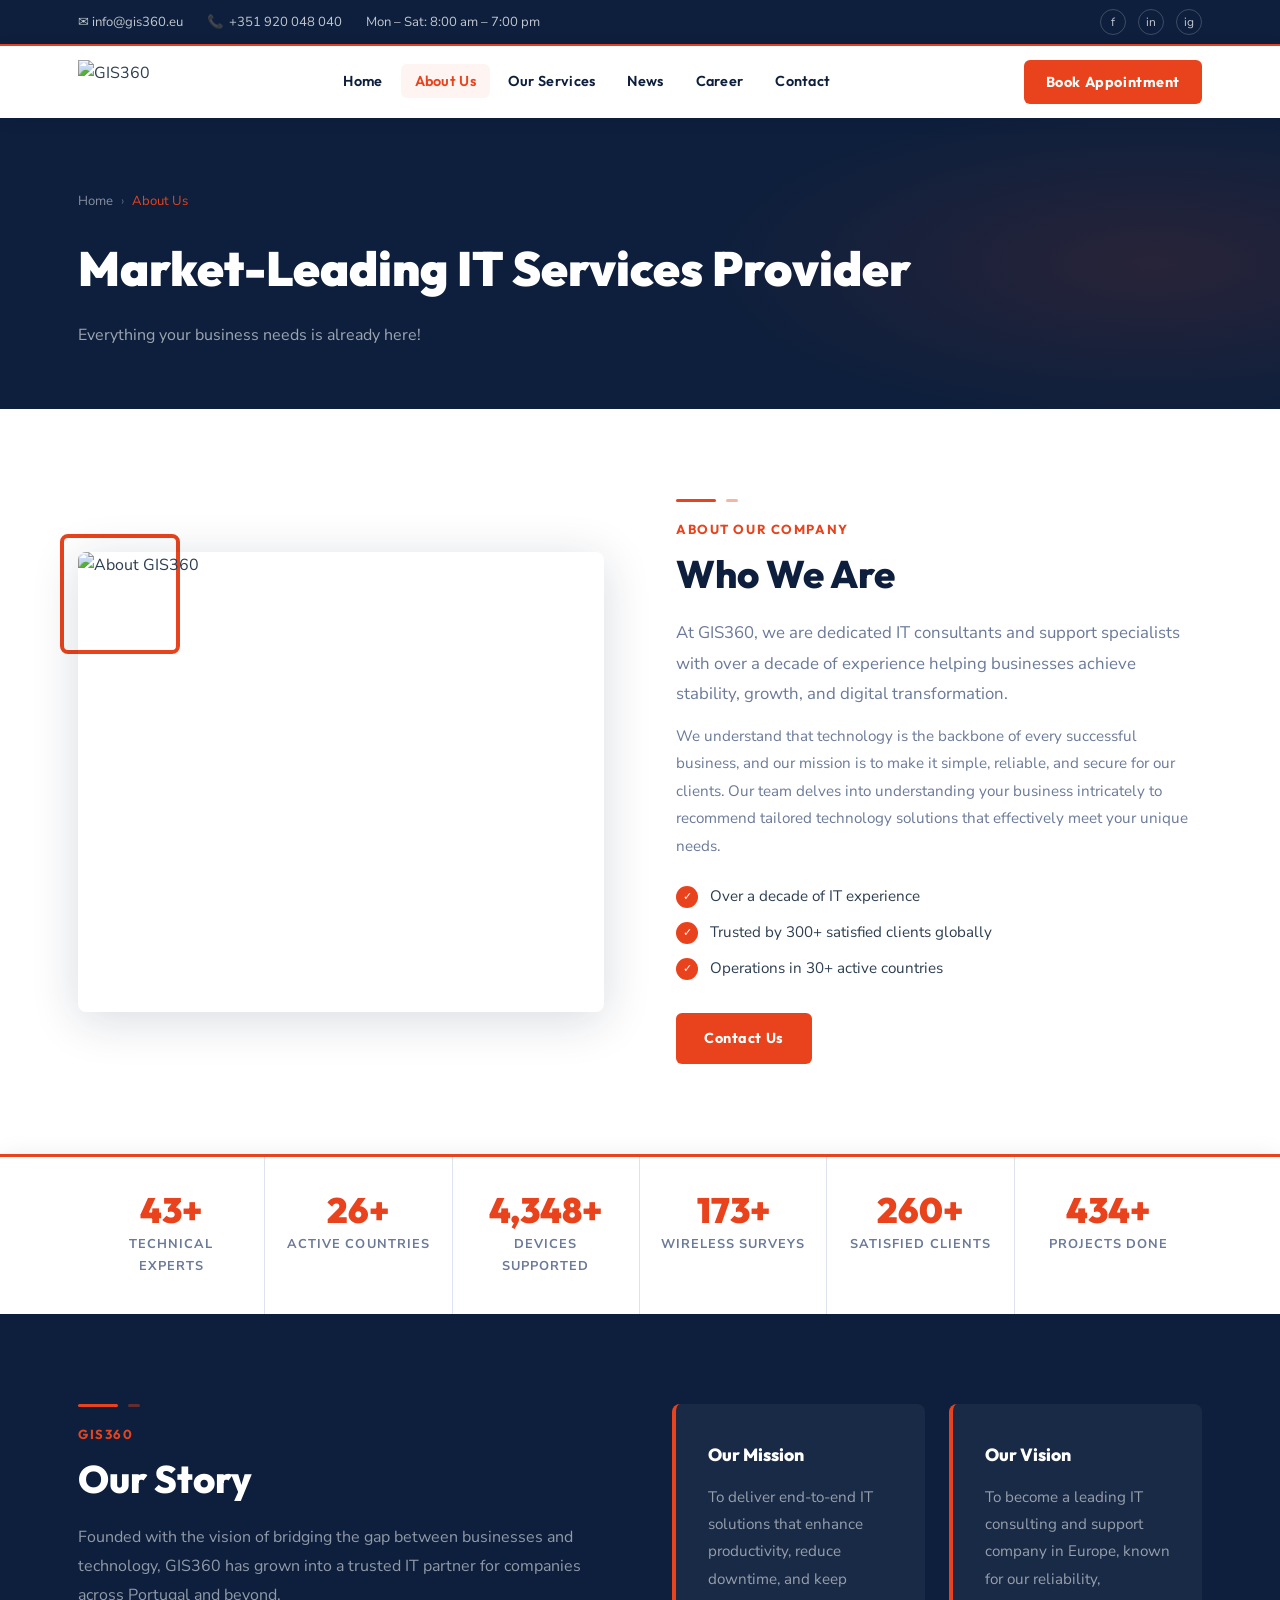
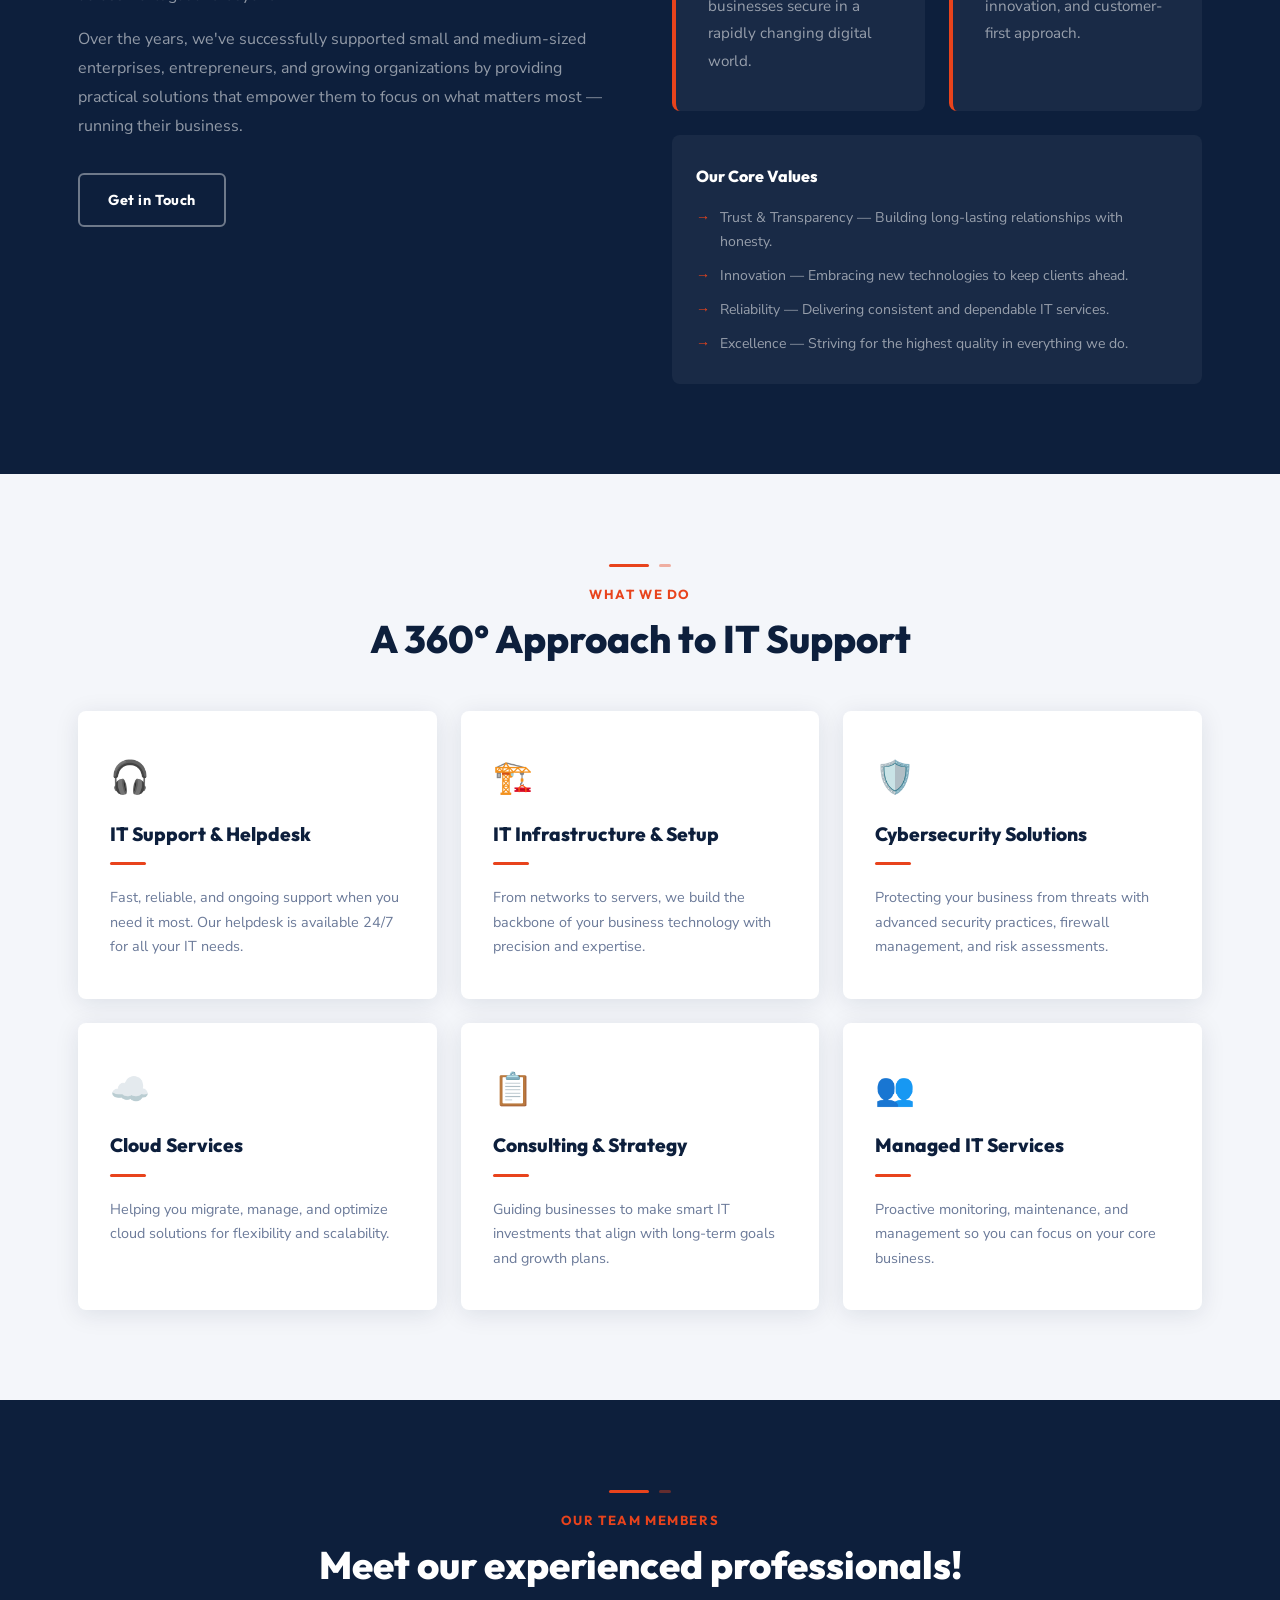
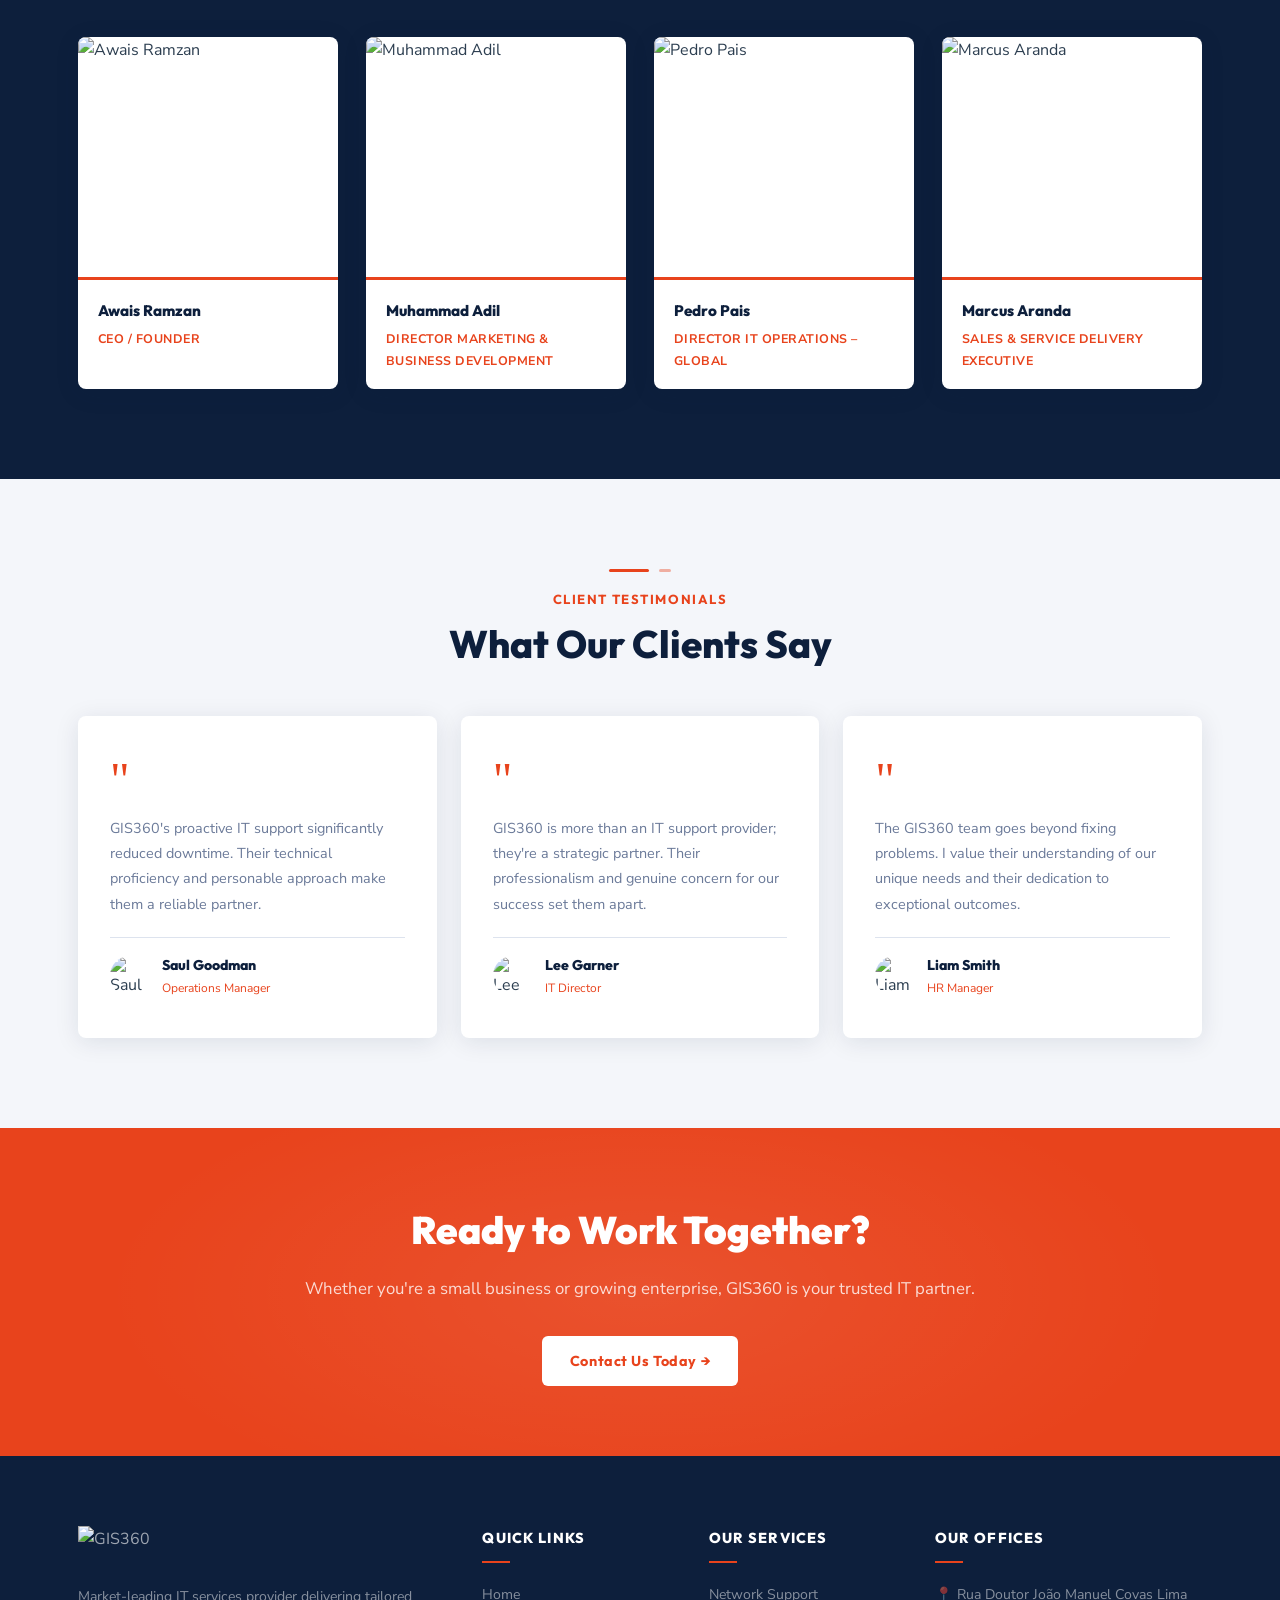
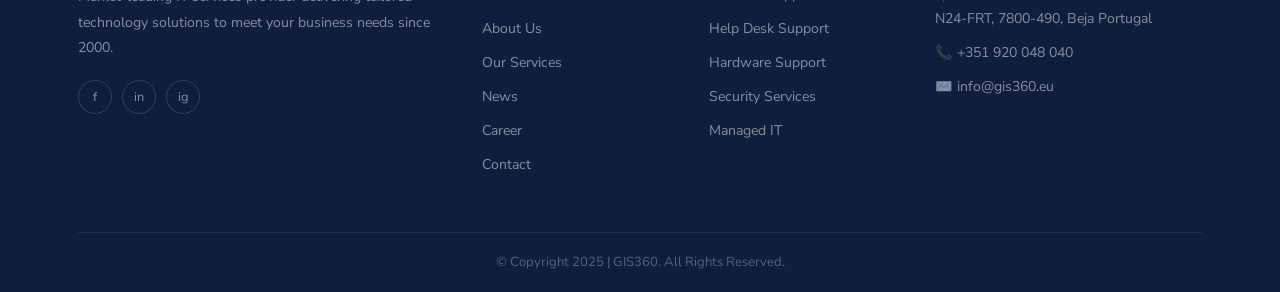
==== about.html @ fb3911b4 "Initial upload of GIS360 redesigned website" ====
<!DOCTYPE html>
<html lang="en">
<head>
  <meta charset="UTF-8" />
  <meta name="viewport" content="width=device-width, initial-scale=1.0" />
  <title>About Us – GIS360</title>
  <meta name="description" content="At GIS360, we are dedicated IT consultants and support specialists helping businesses achieve stability, growth, and digital transformation." />
  <link rel="icon" href="https://gis360.eu/wp-content/uploads/2023/12/360gislogo.png" />
  <link rel="stylesheet" href="assets/css/style.css" />
</head>
<body>

<div class="topbar">
  <div class="container topbar-inner">
    <div class="topbar-left">
      <a href="mailto:info@gis360.eu">✉ info@gis360.eu</a>
      <span>📞 <a href="tel:+351920048040">+351 920 048 040</a></span>
      <span>Mon – Sat: 8:00 am – 7:00 pm</span>
    </div>
    <div class="topbar-right">
      <div class="topbar-socials">
        <a href="#" aria-label="Facebook">f</a>
        <a href="#" aria-label="LinkedIn">in</a>
        <a href="#" aria-label="Instagram">ig</a>
      </div>
    </div>
  </div>
</div>

<nav class="navbar">
  <div class="container navbar-inner">
    <a class="navbar-logo" href="index.html"><img src="https://gis360.eu/wp-content/uploads/2023/12/360gislogo.png" alt="GIS360" /></a>
    <ul class="navbar-nav">
      <li><a href="index.html">Home</a></li>
      <li><a href="about.html" class="active">About Us</a></li>
      <li><a href="services.html">Our Services</a></li>
      <li><a href="news.html">News</a></li>
      <li><a href="career.html">Career</a></li>
      <li><a href="contact.html">Contact</a></li>
    </ul>
    <a class="btn btn-primary navbar-cta" href="https://calendly.com/gis360" target="_blank">Book Appointment</a>
    <button class="hamburger" aria-label="Menu"><span></span><span></span><span></span></button>
  </div>
</nav>
<div class="mobile-menu">
  <a href="index.html">Home</a><a href="about.html">About Us</a><a href="services.html">Our Services</a>
  <a href="news.html">News</a><a href="career.html">Career</a><a href="contact.html">Contact</a>
  <a href="https://calendly.com/gis360" target="_blank">Book Appointment →</a>
</div>

<!-- PAGE HERO -->
<div class="page-hero">
  <div class="container">
    <div class="breadcrumb">
      <a href="index.html">Home</a><span class="sep">›</span><span class="current">About Us</span>
    </div>
    <h1>Market-Leading IT Services Provider</h1>
    <p>Everything your business needs is already here!</p>
  </div>
</div>

<!-- WHO WE ARE -->
<section class="section">
  <div class="container">
    <div class="about-grid">
      <div class="about-image fade-up">
        <div class="about-image-accent"></div>
        <img src="https://gis360.eu/wp-content/uploads/2023/12/about.jpg" alt="About GIS360" />
      </div>
      <div class="about-content fade-up">
        <div class="section-divider"><span class="d-long"></span><span class="d-short"></span></div>
        <div class="eyebrow">About Our Company</div>
        <h2 class="section-title">Who We Are</h2>
        <p class="section-sub">At GIS360, we are dedicated IT consultants and support specialists with over a decade of experience helping businesses achieve stability, growth, and digital transformation.</p>
        <p style="color:var(--muted);line-height:1.8;margin-top:14px;font-size:.95rem;">We understand that technology is the backbone of every successful business, and our mission is to make it simple, reliable, and secure for our clients. Our team delves into understanding your business intricately to recommend tailored technology solutions that effectively meet your unique needs.</p>
        <div class="about-checks">
          <div class="about-check"><div class="about-check-icon">✓</div><span>Over a decade of IT experience</span></div>
          <div class="about-check"><div class="about-check-icon">✓</div><span>Trusted by 300+ satisfied clients globally</span></div>
          <div class="about-check"><div class="about-check-icon">✓</div><span>Operations in 30+ active countries</span></div>
        </div>
        <a href="contact.html" class="btn btn-primary" style="margin-top:8px;">Contact Us</a>
      </div>
    </div>
  </div>
</section>

<!-- STATS -->
<div class="stats-bar">
  <div class="container">
    <div class="stats-grid">
      <div class="stat-item"><h3 data-target="50" data-suffix="+">0+</h3><p>Technical Experts</p></div>
      <div class="stat-item"><h3 data-target="30" data-suffix="+">0+</h3><p>Active Countries</p></div>
      <div class="stat-item"><h3 data-target="5000" data-suffix="+">0+</h3><p>Devices Supported</p></div>
      <div class="stat-item"><h3 data-target="200" data-suffix="+">0+</h3><p>Wireless Surveys</p></div>
      <div class="stat-item"><h3 data-target="300" data-suffix="+">0+</h3><p>Satisfied Clients</p></div>
      <div class="stat-item"><h3 data-target="500" data-suffix="+">0+</h3><p>Projects Done</p></div>
    </div>
  </div>
</div>

<!-- OUR STORY -->
<section class="section" style="background:var(--navy);">
  <div class="container">
    <div style="display:grid;grid-template-columns:1fr 1fr;gap:64px;align-items:start;">
      <div class="fade-up">
        <div class="section-divider"><span class="d-long"></span><span class="d-short"></span></div>
        <div class="eyebrow">GIS360</div>
        <h2 class="section-title light">Our Story</h2>
        <p style="color:rgba(255,255,255,.55);line-height:1.8;margin-bottom:16px;">Founded with the vision of bridging the gap between businesses and technology, GIS360 has grown into a trusted IT partner for companies across Portugal and beyond.</p>
        <p style="color:rgba(255,255,255,.55);line-height:1.8;margin-bottom:32px;">Over the years, we've successfully supported small and medium-sized enterprises, entrepreneurs, and growing organizations by providing practical solutions that empower them to focus on what matters most — running their business.</p>
        <a href="contact.html" class="btn btn-outline-white">Get in Touch</a>
      </div>
      <div class="fade-up">
        <div class="mission-grid" style="margin-top:0;">
          <div class="mission-card" style="background:rgba(255,255,255,.05);border-left-color:var(--orange);">
            <h3 style="color:var(--white);">Our Mission</h3>
            <p style="color:rgba(255,255,255,.55);">To deliver end-to-end IT solutions that enhance productivity, reduce downtime, and keep businesses secure in a rapidly changing digital world.</p>
          </div>
          <div class="mission-card" style="background:rgba(255,255,255,.05);border-left-color:var(--orange);">
            <h3 style="color:var(--white);">Our Vision</h3>
            <p style="color:rgba(255,255,255,.55);">To become a leading IT consulting and support company in Europe, known for our reliability, innovation, and customer-first approach.</p>
          </div>
        </div>
        <div style="margin-top:24px;background:rgba(255,255,255,.05);border-radius:8px;padding:28px 24px;">
          <h3 style="font-family:var(--font-head);font-weight:800;color:var(--white);margin-bottom:16px;font-size:1rem;">Our Core Values</h3>
          <div style="display:flex;flex-direction:column;gap:10px;">
            <div style="display:flex;gap:10px;font-size:.88rem;color:rgba(255,255,255,.55);"><span style="color:var(--orange);font-weight:700;flex-shrink:0;">→</span>Trust &amp; Transparency — Building long-lasting relationships with honesty.</div>
            <div style="display:flex;gap:10px;font-size:.88rem;color:rgba(255,255,255,.55);"><span style="color:var(--orange);font-weight:700;flex-shrink:0;">→</span>Innovation — Embracing new technologies to keep clients ahead.</div>
            <div style="display:flex;gap:10px;font-size:.88rem;color:rgba(255,255,255,.55);"><span style="color:var(--orange);font-weight:700;flex-shrink:0;">→</span>Reliability — Delivering consistent and dependable IT services.</div>
            <div style="display:flex;gap:10px;font-size:.88rem;color:rgba(255,255,255,.55);"><span style="color:var(--orange);font-weight:700;flex-shrink:0;">→</span>Excellence — Striving for the highest quality in everything we do.</div>
          </div>
        </div>
      </div>
    </div>
  </div>
</section>

<!-- WHAT WE DO -->
<section class="section" style="background:var(--light);">
  <div class="container">
    <div style="text-align:center;margin-bottom:0;">
      <div class="section-divider" style="justify-content:center;"><span class="d-long"></span><span class="d-short"></span></div>
      <div class="eyebrow fade-up">What We Do</div>
      <h2 class="section-title fade-up">A 360° Approach to IT Support</h2>
    </div>
    <div class="values-grid">
      <div class="value-card fade-up"><div style="font-size:2rem;margin-bottom:12px;">🎧</div><h3>IT Support &amp; Helpdesk</h3><div class="value-divider"></div><p style="color:var(--muted);font-size:.9rem;line-height:1.7;">Fast, reliable, and ongoing support when you need it most. Our helpdesk is available 24/7 for all your IT needs.</p></div>
      <div class="value-card fade-up"><div style="font-size:2rem;margin-bottom:12px;">🏗️</div><h3>IT Infrastructure &amp; Setup</h3><div class="value-divider"></div><p style="color:var(--muted);font-size:.9rem;line-height:1.7;">From networks to servers, we build the backbone of your business technology with precision and expertise.</p></div>
      <div class="value-card fade-up"><div style="font-size:2rem;margin-bottom:12px;">🛡️</div><h3>Cybersecurity Solutions</h3><div class="value-divider"></div><p style="color:var(--muted);font-size:.9rem;line-height:1.7;">Protecting your business from threats with advanced security practices, firewall management, and risk assessments.</p></div>
      <div class="value-card fade-up"><div style="font-size:2rem;margin-bottom:12px;">☁️</div><h3>Cloud Services</h3><div class="value-divider"></div><p style="color:var(--muted);font-size:.9rem;line-height:1.7;">Helping you migrate, manage, and optimize cloud solutions for flexibility and scalability.</p></div>
      <div class="value-card fade-up"><div style="font-size:2rem;margin-bottom:12px;">📋</div><h3>Consulting &amp; Strategy</h3><div class="value-divider"></div><p style="color:var(--muted);font-size:.9rem;line-height:1.7;">Guiding businesses to make smart IT investments that align with long-term goals and growth plans.</p></div>
      <div class="value-card fade-up"><div style="font-size:2rem;margin-bottom:12px;">👥</div><h3>Managed IT Services</h3><div class="value-divider"></div><p style="color:var(--muted);font-size:.9rem;line-height:1.7;">Proactive monitoring, maintenance, and management so you can focus on your core business.</p></div>
    </div>
  </div>
</section>

<!-- TEAM -->
<section class="section" style="background:var(--navy);">
  <div class="container">
    <div style="text-align:center;">
      <div class="section-divider" style="justify-content:center;"><span class="d-long"></span><span class="d-short"></span></div>
      <div class="eyebrow fade-up">Our Team Members</div>
      <h2 class="section-title light fade-up">Meet our experienced professionals!</h2>
    </div>
    <div class="team-grid">
      <div class="team-card fade-up"><img class="team-photo" src="https://gis360.eu/wp-content/uploads/2024/01/Untitled-1-1.jpg" alt="Awais Ramzan" /><div class="team-info"><h3>Awais Ramzan</h3><p>CEO / Founder</p></div></div>
      <div class="team-card fade-up"><img class="team-photo" src="https://gis360.eu/wp-content/uploads/2024/01/Untitled-2.jpg" alt="Muhammad Adil" /><div class="team-info"><h3>Muhammad Adil</h3><p>Director Marketing &amp; Business Development</p></div></div>
      <div class="team-card fade-up"><img class="team-photo" src="https://gis360.eu/wp-content/uploads/2024/01/Untitled-4.jpg" alt="Pedro Pais" /><div class="team-info"><h3>Pedro Pais</h3><p>Director IT Operations – Global</p></div></div>
      <div class="team-card fade-up"><img class="team-photo" src="https://gis360.eu/wp-content/uploads/2024/01/Untitled-3.jpg" alt="Marcus Aranda" /><div class="team-info"><h3>Marcus Aranda</h3><p>Sales &amp; Service Delivery Executive</p></div></div>
    </div>
  </div>
</section>

<!-- TESTIMONIALS -->
<section class="section" style="background:var(--light);">
  <div class="container">
    <div style="text-align:center;margin-bottom:0;">
      <div class="section-divider" style="justify-content:center;"><span class="d-long"></span><span class="d-short"></span></div>
      <div class="eyebrow fade-up">Client Testimonials</div>
      <h2 class="section-title fade-up">What Our Clients Say</h2>
    </div>
    <div style="display:grid;grid-template-columns:repeat(3,1fr);gap:24px;margin-top:48px;">
      <div class="value-card fade-up" style="position:relative;">
        <div style="font-size:3rem;color:var(--orange);font-family:serif;line-height:1;margin-bottom:12px;">"</div>
        <p style="color:var(--muted);font-size:.9rem;line-height:1.75;margin-bottom:20px;">GIS360's proactive IT support significantly reduced downtime. Their technical proficiency and personable approach make them a reliable partner.</p>
        <div style="display:flex;align-items:center;gap:12px;border-top:1px solid var(--border);padding-top:16px;">
          <img src="https://gis360.eu/wp-content/uploads/2023/12/4.jpg" alt="Saul Goodman" style="width:40px;height:40px;border-radius:50%;object-fit:cover;" />
          <div><div style="font-family:var(--font-head);font-weight:800;font-size:.88rem;color:var(--navy);">Saul Goodman</div><div style="font-size:.75rem;color:var(--orange);">Operations Manager</div></div>
        </div>
      </div>
      <div class="value-card fade-up" style="position:relative;">
        <div style="font-size:3rem;color:var(--orange);font-family:serif;line-height:1;margin-bottom:12px;">"</div>
        <p style="color:var(--muted);font-size:.9rem;line-height:1.75;margin-bottom:20px;">GIS360 is more than an IT support provider; they're a strategic partner. Their professionalism and genuine concern for our success set them apart.</p>
        <div style="display:flex;align-items:center;gap:12px;border-top:1px solid var(--border);padding-top:16px;">
          <img src="https://gis360.eu/wp-content/uploads/2023/12/1.jpg" alt="Lee Garner" style="width:40px;height:40px;border-radius:50%;object-fit:cover;" />
          <div><div style="font-family:var(--font-head);font-weight:800;font-size:.88rem;color:var(--navy);">Lee Garner</div><div style="font-size:.75rem;color:var(--orange);">IT Director</div></div>
        </div>
      </div>
      <div class="value-card fade-up" style="position:relative;">
        <div style="font-size:3rem;color:var(--orange);font-family:serif;line-height:1;margin-bottom:12px;">"</div>
        <p style="color:var(--muted);font-size:.9rem;line-height:1.75;margin-bottom:20px;">The GIS360 team goes beyond fixing problems. I value their understanding of our unique needs and their dedication to exceptional outcomes.</p>
        <div style="display:flex;align-items:center;gap:12px;border-top:1px solid var(--border);padding-top:16px;">
          <img src="https://gis360.eu/wp-content/uploads/2023/12/1672914851716.jpg" alt="Liam Smith" style="width:40px;height:40px;border-radius:50%;object-fit:cover;" />
          <div><div style="font-family:var(--font-head);font-weight:800;font-size:.88rem;color:var(--navy);">Liam Smith</div><div style="font-size:.75rem;color:var(--orange);">HR Manager</div></div>
        </div>
      </div>
    </div>
  </div>
</section>

<div class="cta-section">
  <div class="container">
    <h2>Ready to Work Together?</h2>
    <p>Whether you're a small business or growing enterprise, GIS360 is your trusted IT partner.</p>
    <a href="contact.html" class="btn btn-white">Contact Us Today →</a>
  </div>
</div>

<footer class="footer">
  <div class="container">
    <div class="footer-grid">
      <div class="footer-brand">
        <a href="index.html"><img src="https://gis360.eu/wp-content/uploads/2023/12/360gislogo.png" alt="GIS360" /></a>
        <p>Market-leading IT services provider delivering tailored technology solutions to meet your business needs since 2000.</p>
        <div class="footer-socials"><a href="#" aria-label="Facebook">f</a><a href="#" aria-label="LinkedIn">in</a><a href="#" aria-label="Instagram">ig</a></div>
      </div>
      <div class="footer-col"><h4>Quick Links</h4><ul><li><a href="index.html">Home</a></li><li><a href="about.html">About Us</a></li><li><a href="services.html">Our Services</a></li><li><a href="news.html">News</a></li><li><a href="career.html">Career</a></li><li><a href="contact.html">Contact</a></li></ul></div>
      <div class="footer-col"><h4>Our Services</h4><ul><li><a href="services.html">Network Support</a></li><li><a href="services.html">Help Desk Support</a></li><li><a href="services.html">Hardware Support</a></li><li><a href="services.html">Security Services</a></li><li><a href="services.html">Managed IT</a></li></ul></div>
      <div class="footer-col"><h4>Our Offices</h4><ul><li><a href="#">📍 Rua Doutor João Manuel Covas Lima N24-FRT, 7800-490, Beja Portugal</a></li><li><a href="tel:+351920048040">📞 +351 920 048 040</a></li><li><a href="mailto:info@gis360.eu">✉️ info@gis360.eu</a></li></ul></div>
    </div>
    <div class="footer-bottom"><p>© Copyright 2025 | GIS360. All Rights Reserved.</p></div>
  </div>
</footer>
<script src="assets/js/main.js"></script>
</body>
</html>
---- assets/css/style.css ----
/* ═══════════════════════════════════════════════════
   GIS360 — Redesigned CSS  (agits.co.uk inspired)
   ═══════════════════════════════════════════════════ */

@import url('https://fonts.googleapis.com/css2?family=Outfit:wght@300;400;500;600;700;800;900&family=Nunito+Sans:wght@300;400;600;700&display=swap');

/* ── TOKENS ──────────────────────────────────────── */
:root {
  --navy:    #0d1f3c;
  --navy2:   #162847;
  --orange:  #e8431c;
  --orange2: #ff5a31;
  --white:   #ffffff;
  --light:   #f4f6fa;
  --mid:     #e8ecf4;
  --text:    #2c3e50;
  --muted:   #6b7a99;
  --border:  #dde3ee;

  --font-head: 'Outfit', sans-serif;
  --font-body: 'Nunito Sans', sans-serif;

  --radius: 6px;
  --shadow: 0 4px 24px rgba(13,31,60,.10);
  --shadow-lg: 0 8px 48px rgba(13,31,60,.16);
  --transition: .28s cubic-bezier(.4,0,.2,1);
}

/* ── RESET ───────────────────────────────────────── */
*, *::before, *::after { box-sizing: border-box; margin: 0; padding: 0; }
html { scroll-behavior: smooth; font-size: 16px; }
body {
  font-family: var(--font-body);
  color: var(--text);
  background: var(--white);
  line-height: 1.7;
  overflow-x: hidden;
}
a { text-decoration: none; color: inherit; }
img { max-width: 100%; display: block; }
ul { list-style: none; }
button { cursor: pointer; border: none; background: none; font-family: inherit; }

/* ── CONTAINER ───────────────────────────────────── */
.container { max-width: 1180px; margin: 0 auto; padding: 0 28px; }

/* ── TOPBAR ──────────────────────────────────────── */
.topbar {
  background: var(--navy);
  color: rgba(255,255,255,.75);
  font-family: var(--font-body);
  font-size: .82rem;
  padding: 9px 0;
  border-bottom: 2px solid var(--orange);
}
.topbar-inner {
  display: flex;
  align-items: center;
  justify-content: space-between;
  gap: 16px;
  flex-wrap: wrap;
}
.topbar-left, .topbar-right { display: flex; align-items: center; gap: 24px; flex-wrap: wrap; }
.topbar a { color: rgba(255,255,255,.75); transition: color var(--transition); }
.topbar a:hover { color: var(--orange); }
.topbar-left span, .topbar-left a { display: flex; align-items: center; gap: 6px; }
.topbar-socials { display: flex; gap: 12px; }
.topbar-socials a {
  width: 26px; height: 26px;
  border: 1px solid rgba(255,255,255,.2);
  border-radius: 50%;
  display: flex; align-items: center; justify-content: center;
  font-size: .75rem;
  transition: all var(--transition);
}
.topbar-socials a:hover { background: var(--orange); border-color: var(--orange); color: #fff; }

/* ── NAVBAR ──────────────────────────────────────── */
.navbar {
  position: sticky;
  top: 0;
  z-index: 999;
  background: var(--white);
  box-shadow: 0 2px 16px rgba(13,31,60,.08);
}
.navbar-inner {
  display: flex;
  align-items: center;
  justify-content: space-between;
  height: 72px;
  gap: 24px;
}
.navbar-logo img { height: 44px; width: auto; }
.navbar-nav {
  display: flex;
  gap: 4px;
  list-style: none;
}
.navbar-nav a {
  font-family: var(--font-head);
  font-size: .9rem;
  font-weight: 600;
  color: var(--navy);
  padding: 8px 14px;
  border-radius: var(--radius);
  transition: all var(--transition);
  letter-spacing: .02em;
}
.navbar-nav a:hover, .navbar-nav a.active {
  color: var(--orange);
  background: rgba(232,67,28,.06);
}
.navbar-cta {
  background: var(--orange);
  color: var(--white) !important;
  padding: 10px 22px !important;
  border-radius: var(--radius) !important;
  font-weight: 700 !important;
  letter-spacing: .02em;
  white-space: nowrap;
  transition: background var(--transition) !important;
}
.navbar-cta:hover { background: var(--orange2) !important; }

/* Hamburger */
.hamburger { display: none; flex-direction: column; gap: 5px; padding: 4px; }
.hamburger span { display: block; width: 24px; height: 2px; background: var(--navy); border-radius: 2px; transition: all .3s; }
.hamburger.open span:nth-child(1) { transform: translateY(7px) rotate(45deg); }
.hamburger.open span:nth-child(2) { opacity: 0; }
.hamburger.open span:nth-child(3) { transform: translateY(-7px) rotate(-45deg); }

/* Mobile menu */
.mobile-menu {
  display: none;
  flex-direction: column;
  background: var(--white);
  border-top: 2px solid var(--orange);
  padding: 16px 28px 24px;
  gap: 4px;
  box-shadow: 0 8px 24px rgba(13,31,60,.1);
}
.mobile-menu.open { display: flex; }
.mobile-menu a {
  font-family: var(--font-head);
  font-weight: 600;
  font-size: .95rem;
  color: var(--navy);
  padding: 10px 0;
  border-bottom: 1px solid var(--border);
  transition: color var(--transition);
}
.mobile-menu a:last-child { border-bottom: none; margin-top: 8px; color: var(--orange); font-size: 1rem; }
.mobile-menu a:hover { color: var(--orange); }

/* ── SECTION DIVIDER ─────────────────────────────── */
.section-divider {
  display: flex;
  align-items: center;
  gap: 10px;
  margin-bottom: 14px;
}
.section-divider span {
  display: block;
  height: 3px;
  border-radius: 2px;
}
.section-divider .d-long { width: 40px; background: var(--orange); }
.section-divider .d-short { width: 12px; background: var(--orange); opacity: .4; }

/* ── SECTION BASICS ──────────────────────────────── */
.section { padding: 90px 0; }
.section-sm { padding: 60px 0; }
.eyebrow {
  display: inline-block;
  font-family: var(--font-head);
  font-size: .82rem;
  font-weight: 700;
  color: var(--orange);
  text-transform: uppercase;
  letter-spacing: .12em;
  margin-bottom: 10px;
}
.section-label {
  font-family: var(--font-head);
  font-size: .82rem;
  font-weight: 700;
  color: var(--orange);
  text-transform: uppercase;
  letter-spacing: .12em;
}
h2.section-title {
  font-family: var(--font-head);
  font-size: clamp(1.7rem, 3vw, 2.4rem);
  font-weight: 800;
  color: var(--navy);
  line-height: 1.25;
  margin-bottom: 20px;
}
h2.section-title.light { color: var(--white); }
.section-sub {
  font-size: 1.05rem;
  color: var(--muted);
  max-width: 620px;
  line-height: 1.8;
}

/* ── BUTTONS ─────────────────────────────────────── */
.btn {
  display: inline-flex;
  align-items: center;
  gap: 8px;
  font-family: var(--font-head);
  font-weight: 700;
  font-size: .9rem;
  letter-spacing: .04em;
  padding: 13px 28px;
  border-radius: var(--radius);
  transition: all var(--transition);
  cursor: pointer;
}
.btn-primary { background: var(--orange); color: var(--white); }
.btn-primary:hover { background: var(--orange2); transform: translateY(-1px); box-shadow: 0 6px 20px rgba(232,67,28,.35); }
.btn-outline { background: transparent; color: var(--orange); border: 2px solid var(--orange); }
.btn-outline:hover { background: var(--orange); color: var(--white); }
.btn-white { background: var(--white); color: var(--orange); }
.btn-white:hover { background: var(--light); }
.btn-navy { background: var(--navy); color: var(--white); }
.btn-navy:hover { background: var(--navy2); }
.btn-outline-white { background: transparent; color: var(--white); border: 2px solid rgba(255,255,255,.4); }
.btn-outline-white:hover { background: rgba(255,255,255,.1); border-color: var(--white); }

/* ── HERO ────────────────────────────────────────── */
.hero {
  background: var(--navy);
  position: relative;
  overflow: hidden;
  padding: 100px 0 80px;
  min-height: 580px;
  display: flex;
  align-items: center;
}
.hero::before {
  content: '';
  position: absolute;
  inset: 0;
  background:
    radial-gradient(ellipse 60% 80% at 80% 50%, rgba(232,67,28,.12) 0%, transparent 70%),
    radial-gradient(ellipse 40% 60% at 20% 20%, rgba(255,255,255,.02) 0%, transparent 70%);
}
.hero-grid {
  display: grid;
  grid-template-columns: 1fr 1fr;
  gap: 64px;
  align-items: center;
  position: relative;
  z-index: 2;
}
.hero-eyebrow {
  font-family: var(--font-head);
  font-size: .82rem;
  font-weight: 700;
  text-transform: uppercase;
  letter-spacing: .14em;
  color: var(--orange);
  margin-bottom: 16px;
  display: flex;
  align-items: center;
  gap: 10px;
}
.hero-eyebrow::before {
  content: '';
  display: block;
  width: 32px;
  height: 2px;
  background: var(--orange);
}
.hero h1 {
  font-family: var(--font-head);
  font-size: clamp(2.2rem, 4.5vw, 3.6rem);
  font-weight: 900;
  color: var(--white);
  line-height: 1.12;
  margin-bottom: 20px;
}
.hero h1 span { color: var(--orange); }
.hero-desc {
  color: rgba(255,255,255,.65);
  font-size: 1.05rem;
  line-height: 1.8;
  margin-bottom: 36px;
  max-width: 480px;
}
.hero-btns { display: flex; gap: 14px; flex-wrap: wrap; }
.hero-image {
  position: relative;
  border-radius: 10px;
  overflow: hidden;
}
.hero-image img {
  width: 100%;
  height: 400px;
  object-fit: cover;
  border-radius: 10px;
  box-shadow: var(--shadow-lg);
}
.hero-badge {
  position: absolute;
  bottom: -20px;
  left: -20px;
  background: var(--orange);
  color: var(--white);
  padding: 20px 24px;
  border-radius: var(--radius);
  text-align: center;
  box-shadow: var(--shadow);
}
.hero-badge .number {
  font-family: var(--font-head);
  font-size: 2rem;
  font-weight: 900;
  line-height: 1;
  display: block;
}
.hero-badge .label { font-size: .75rem; font-weight: 700; text-transform: uppercase; letter-spacing: .06em; opacity: .9; }
.hero-cards {
  display: grid;
  grid-template-columns: 1fr 1fr;
  gap: 16px;
}
.hero-card {
  background: rgba(255,255,255,.06);
  border: 1px solid rgba(255,255,255,.1);
  border-radius: 8px;
  padding: 22px 18px;
  transition: all var(--transition);
  backdrop-filter: blur(4px);
}
.hero-card:hover {
  background: rgba(232,67,28,.15);
  border-color: rgba(232,67,28,.4);
  transform: translateY(-3px);
}
.hero-card-icon { font-size: 1.8rem; margin-bottom: 10px; }
.hero-card h4 {
  font-family: var(--font-head);
  font-weight: 700;
  color: var(--white);
  font-size: .95rem;
  margin-bottom: 6px;
}
.hero-card p { color: rgba(255,255,255,.55); font-size: .82rem; line-height: 1.6; }

/* ── STATS BAR ───────────────────────────────────── */
.stats-bar {
  background: var(--white);
  padding: 0;
  border-top: 3px solid var(--orange);
  box-shadow: var(--shadow);
}
.stats-grid {
  display: grid;
  grid-template-columns: repeat(6, 1fr);
}
.stat-item {
  padding: 36px 20px;
  text-align: center;
  border-right: 1px solid var(--border);
  transition: background var(--transition);
}
.stat-item:last-child { border-right: none; }
.stat-item:hover { background: var(--light); }
.stat-item h3 {
  font-family: var(--font-head);
  font-size: 2.2rem;
  font-weight: 900;
  color: var(--orange);
  line-height: 1;
  margin-bottom: 6px;
}
.stat-item p {
  font-size: .8rem;
  font-weight: 700;
  text-transform: uppercase;
  letter-spacing: .08em;
  color: var(--muted);
}

/* ── ABOUT SECTION ───────────────────────────────── */
.about-grid {
  display: grid;
  grid-template-columns: 1fr 1fr;
  gap: 72px;
  align-items: center;
}
.about-image {
  position: relative;
}
.about-image img {
  width: 100%;
  height: 460px;
  object-fit: cover;
  border-radius: 8px;
  box-shadow: var(--shadow-lg);
}
.about-image-accent {
  position: absolute;
  top: -18px;
  left: -18px;
  width: 120px;
  height: 120px;
  border: 4px solid var(--orange);
  border-radius: 8px;
  z-index: -1;
}
.about-content .section-divider { margin-bottom: 14px; }
.about-checks { margin: 24px 0; display: flex; flex-direction: column; gap: 10px; }
.about-check {
  display: flex;
  align-items: flex-start;
  gap: 12px;
  font-size: .95rem;
  color: var(--text);
}
.about-check-icon {
  width: 22px;
  height: 22px;
  background: var(--orange);
  color: var(--white);
  border-radius: 50%;
  display: flex;
  align-items: center;
  justify-content: center;
  font-size: .7rem;
  flex-shrink: 0;
  margin-top: 2px;
}

/* ── SERVICES ────────────────────────────────────── */
.services-grid {
  display: grid;
  grid-template-columns: repeat(3, 1fr);
  gap: 28px;
  margin-top: 48px;
}
.service-card {
  background: var(--white);
  border: 1px solid var(--border);
  border-radius: 8px;
  padding: 36px 28px;
  transition: all var(--transition);
  position: relative;
  overflow: hidden;
}
.service-card::after {
  content: '';
  position: absolute;
  bottom: 0;
  left: 0;
  right: 0;
  height: 3px;
  background: var(--orange);
  transform: scaleX(0);
  transform-origin: left;
  transition: transform var(--transition);
}
.service-card:hover { box-shadow: var(--shadow-lg); transform: translateY(-4px); border-color: transparent; }
.service-card:hover::after { transform: scaleX(1); }
.service-icon {
  width: 60px;
  height: 60px;
  background: rgba(232,67,28,.1);
  border-radius: 8px;
  display: flex;
  align-items: center;
  justify-content: center;
  font-size: 1.6rem;
  margin-bottom: 20px;
  transition: all var(--transition);
}
.service-card:hover .service-icon { background: var(--orange); }
.service-card h3 {
  font-family: var(--font-head);
  font-size: 1.05rem;
  font-weight: 800;
  color: var(--navy);
  margin-bottom: 14px;
}
.service-card ul { display: flex; flex-direction: column; gap: 7px; }
.service-card ul li {
  font-size: .85rem;
  color: var(--muted);
  padding-left: 14px;
  position: relative;
  line-height: 1.5;
}
.service-card ul li::before {
  content: '';
  position: absolute;
  left: 0;
  top: 8px;
  width: 5px;
  height: 5px;
  border-radius: 50%;
  background: var(--orange);
}

/* ── VALUES ──────────────────────────────────────── */
.values-grid {
  display: grid;
  grid-template-columns: repeat(3, 1fr);
  gap: 24px;
  margin-top: 48px;
}
.value-card {
  background: var(--white);
  border-radius: 8px;
  padding: 40px 32px;
  box-shadow: var(--shadow);
  position: relative;
  overflow: hidden;
  transition: all var(--transition);
}
.value-card:hover { transform: translateY(-4px); box-shadow: var(--shadow-lg); }
.value-number {
  font-family: var(--font-head);
  font-size: 4rem;
  font-weight: 900;
  color: rgba(232,67,28,.08);
  position: absolute;
  top: 16px;
  right: 24px;
  line-height: 1;
}
.value-card h3 {
  font-family: var(--font-head);
  font-size: 1.2rem;
  font-weight: 800;
  color: var(--navy);
  margin-bottom: 6px;
}
.value-divider {
  width: 36px;
  height: 3px;
  background: var(--orange);
  border-radius: 2px;
  margin: 12px 0 20px;
}
.values-list { display: flex; flex-direction: column; gap: 10px; }
.value-row {
  display: flex;
  gap: 10px;
  font-size: .88rem;
  color: var(--muted);
  line-height: 1.55;
}
.value-dot {
  width: 6px;
  height: 6px;
  background: var(--orange);
  border-radius: 50%;
  flex-shrink: 0;
  margin-top: 6px;
}

/* ── HIGHLIGHTS ──────────────────────────────────── */
.highlights-section { background: var(--navy); }
.highlights-grid {
  display: grid;
  grid-template-columns: repeat(3, 1fr);
  gap: 0;
}
.highlight-item {
  padding: 52px 36px;
  text-align: center;
  border-right: 1px solid rgba(255,255,255,.08);
}
.highlight-item:last-child { border-right: none; }
.highlight-icon { font-size: 2.4rem; margin-bottom: 18px; }
.highlight-item h3 {
  font-family: var(--font-head);
  font-size: 1.05rem;
  font-weight: 800;
  color: var(--white);
  margin-bottom: 10px;
}
.highlight-item p { color: rgba(255,255,255,.5); font-size: .88rem; line-height: 1.7; }

/* ── VENDORS ─────────────────────────────────────── */
.vendors-section { background: var(--light); overflow: hidden; }
.vendors-track-wrapper {
  overflow: hidden;
  position: relative;
  margin-top: 48px;
}
.vendors-track-wrapper::before,
.vendors-track-wrapper::after {
  content: '';
  position: absolute;
  top: 0;
  bottom: 0;
  width: 100px;
  z-index: 2;
}
.vendors-track-wrapper::before { left: 0; background: linear-gradient(to right, var(--light), transparent); }
.vendors-track-wrapper::after { right: 0; background: linear-gradient(to left, var(--light), transparent); }
.vendors-track {
  display: flex;
  align-items: center;
  gap: 64px;
  animation: scroll-logos 30s linear infinite;
  width: max-content;
}
.vendors-track:hover { animation-play-state: paused; }
.vendor-logo {
  height: 38px;
  width: auto;
  object-fit: contain;
  filter: grayscale(1) opacity(.5);
  transition: filter var(--transition);
}
.vendor-logo:hover { filter: grayscale(0) opacity(1); }
@keyframes scroll-logos {
  from { transform: translateX(0); }
  to { transform: translateX(-50%); }
}

/* ── TEAM ────────────────────────────────────────── */
.team-grid {
  display: grid;
  grid-template-columns: repeat(4, 1fr);
  gap: 28px;
  margin-top: 48px;
}
.team-card {
  border-radius: 8px;
  overflow: hidden;
  box-shadow: var(--shadow);
  transition: all var(--transition);
  background: var(--white);
}
.team-card:hover { transform: translateY(-5px); box-shadow: var(--shadow-lg); }
.team-photo {
  width: 100%;
  height: 240px;
  object-fit: cover;
  object-position: top;
}
.team-info {
  padding: 18px 20px;
  border-top: 3px solid var(--orange);
}
.team-info h3 {
  font-family: var(--font-head);
  font-size: .95rem;
  font-weight: 800;
  color: var(--navy);
  margin-bottom: 4px;
}
.team-info p { font-size: .78rem; color: var(--orange); font-weight: 700; text-transform: uppercase; letter-spacing: .04em; }

/* ── FAQ ─────────────────────────────────────────── */
.faq-list { margin-top: 40px; display: flex; flex-direction: column; gap: 12px; }
.faq-item {
  background: var(--white);
  border: 1px solid var(--border);
  border-radius: var(--radius);
  overflow: hidden;
  transition: border-color var(--transition);
}
.faq-item.open { border-color: var(--orange); }
.faq-question {
  display: flex;
  justify-content: space-between;
  align-items: center;
  padding: 20px 24px;
  cursor: pointer;
  font-family: var(--font-head);
  font-weight: 700;
  color: var(--navy);
  font-size: .98rem;
  gap: 16px;
  transition: color var(--transition);
}
.faq-item.open .faq-question { color: var(--orange); }
.faq-icon {
  width: 28px;
  height: 28px;
  border: 2px solid var(--border);
  border-radius: 50%;
  display: flex;
  align-items: center;
  justify-content: center;
  flex-shrink: 0;
  font-size: .9rem;
  transition: all var(--transition);
  color: var(--muted);
}
.faq-item.open .faq-icon { background: var(--orange); border-color: var(--orange); color: var(--white); transform: rotate(45deg); }
.faq-answer {
  padding: 0 24px;
  max-height: 0;
  overflow: hidden;
  transition: all .35s cubic-bezier(.4,0,.2,1);
}
.faq-answer p { padding-bottom: 20px; color: var(--muted); font-size: .92rem; line-height: 1.8; }
.faq-item.open .faq-answer { max-height: 300px; }

/* ── CTA SECTION ─────────────────────────────────── */
.cta-section {
  background: var(--orange);
  padding: 70px 0;
  text-align: center;
  position: relative;
  overflow: hidden;
}
.cta-section::before {
  content: '';
  position: absolute;
  inset: 0;
  background: radial-gradient(ellipse 60% 100% at 50% 50%, rgba(255,255,255,.08) 0%, transparent 70%);
}
.cta-section .container { position: relative; }
.cta-section h2 {
  font-family: var(--font-head);
  font-size: clamp(1.6rem, 3vw, 2.4rem);
  font-weight: 900;
  color: var(--white);
  margin-bottom: 12px;
}
.cta-section p { color: rgba(255,255,255,.8); font-size: 1.05rem; margin-bottom: 32px; }

/* ── CONTACT SECTION ─────────────────────────────── */
.contact-info-grid {
  display: grid;
  grid-template-columns: repeat(3, 1fr);
  gap: 24px;
  margin-bottom: 60px;
}
.contact-info-card {
  background: var(--light);
  border-radius: 8px;
  padding: 32px 24px;
  text-align: center;
  border-top: 3px solid var(--orange);
  transition: all var(--transition);
}
.contact-info-card:hover { box-shadow: var(--shadow); transform: translateY(-3px); }
.contact-info-icon {
  width: 56px;
  height: 56px;
  background: var(--orange);
  color: var(--white);
  border-radius: 50%;
  display: flex;
  align-items: center;
  justify-content: center;
  font-size: 1.3rem;
  margin: 0 auto 16px;
}
.contact-info-card h4 {
  font-family: var(--font-head);
  font-weight: 800;
  color: var(--navy);
  margin-bottom: 8px;
  font-size: .95rem;
}
.contact-info-card p, .contact-info-card a {
  font-size: .9rem;
  color: var(--muted);
  line-height: 1.6;
}
.contact-info-card a:hover { color: var(--orange); }
.contact-form-wrapper {
  background: var(--white);
  border: 1px solid var(--border);
  border-radius: 8px;
  padding: 48px;
  max-width: 680px;
  margin: 0 auto;
}
.form-group { margin-bottom: 20px; }
.form-group label {
  display: block;
  font-family: var(--font-head);
  font-weight: 700;
  font-size: .85rem;
  color: var(--navy);
  margin-bottom: 8px;
}
.form-group input,
.form-group textarea,
.form-group select {
  width: 100%;
  padding: 13px 16px;
  border: 1.5px solid var(--border);
  border-radius: var(--radius);
  font-family: var(--font-body);
  font-size: .95rem;
  color: var(--text);
  background: var(--white);
  transition: border-color var(--transition);
  outline: none;
  -webkit-appearance: none;
}
.form-group input:focus,
.form-group textarea:focus,
.form-group select:focus { border-color: var(--orange); }
.form-group textarea { height: 130px; resize: vertical; }
.form-row { display: grid; grid-template-columns: 1fr 1fr; gap: 16px; }

/* ── ABOUT PAGE ──────────────────────────────────── */
.page-hero {
  background: var(--navy);
  padding: 72px 0 60px;
  position: relative;
  overflow: hidden;
}
.page-hero::before {
  content: '';
  position: absolute;
  inset: 0;
  background: radial-gradient(ellipse 50% 80% at 90% 50%, rgba(232,67,28,.12) 0%, transparent 70%);
}
.page-hero .container { position: relative; }
.page-hero h1 {
  font-family: var(--font-head);
  font-size: clamp(2rem, 4vw, 3rem);
  font-weight: 900;
  color: var(--white);
  margin-bottom: 12px;
}
.page-hero p { color: rgba(255,255,255,.6); font-size: 1rem; }
.breadcrumb {
  display: flex;
  align-items: center;
  gap: 8px;
  font-size: .82rem;
  color: rgba(255,255,255,.5);
  margin-bottom: 16px;
}
.breadcrumb a { color: rgba(255,255,255,.5); }
.breadcrumb a:hover { color: var(--orange); }
.breadcrumb .sep { color: rgba(255,255,255,.3); }
.breadcrumb .current { color: var(--orange); }

/* Mission/Vision */
.mission-grid {
  display: grid;
  grid-template-columns: 1fr 1fr;
  gap: 24px;
  margin-top: 48px;
}
.mission-card {
  background: var(--light);
  border-radius: 8px;
  padding: 36px 32px;
  border-left: 4px solid var(--orange);
}
.mission-card h3 {
  font-family: var(--font-head);
  font-weight: 800;
  color: var(--navy);
  margin-bottom: 14px;
  font-size: 1.1rem;
}
.mission-card p { color: var(--muted); line-height: 1.8; font-size: .95rem; }

/* ── SERVICES PAGE ───────────────────────────────── */
.services-page-grid {
  display: grid;
  grid-template-columns: repeat(2, 1fr);
  gap: 28px;
  margin-top: 48px;
}
.service-detail-card {
  background: var(--white);
  border: 1px solid var(--border);
  border-radius: 8px;
  padding: 36px 32px;
  display: flex;
  gap: 24px;
  transition: all var(--transition);
}
.service-detail-card:hover { box-shadow: var(--shadow-lg); border-color: var(--orange); transform: translateY(-3px); }
.service-detail-icon {
  width: 64px;
  height: 64px;
  background: rgba(232,67,28,.1);
  border-radius: 8px;
  display: flex;
  align-items: center;
  justify-content: center;
  font-size: 1.7rem;
  flex-shrink: 0;
  transition: background var(--transition);
}
.service-detail-card:hover .service-detail-icon { background: var(--orange); }
.service-detail-card h3 {
  font-family: var(--font-head);
  font-weight: 800;
  color: var(--navy);
  margin-bottom: 12px;
  font-size: 1.05rem;
}
.service-detail-card ul { display: flex; flex-direction: column; gap: 6px; }
.service-detail-card ul li {
  font-size: .88rem;
  color: var(--muted);
  padding-left: 14px;
  position: relative;
  line-height: 1.5;
}
.service-detail-card ul li::before {
  content: '';
  position: absolute;
  left: 0;
  top: 8px;
  width: 5px;
  height: 5px;
  border-radius: 50%;
  background: var(--orange);
}

/* ── NEWS PAGE ───────────────────────────────────── */
.news-grid {
  display: grid;
  grid-template-columns: repeat(3, 1fr);
  gap: 28px;
  margin-top: 48px;
}
.news-card {
  background: var(--white);
  border: 1px solid var(--border);
  border-radius: 8px;
  overflow: hidden;
  transition: all var(--transition);
}
.news-card:hover { box-shadow: var(--shadow-lg); transform: translateY(-4px); }
.news-card-img { height: 200px; background: var(--mid); position: relative; overflow: hidden; }
.news-card-img img { width: 100%; height: 100%; object-fit: cover; transition: transform .4s; }
.news-card:hover .news-card-img img { transform: scale(1.05); }
.news-card-cat {
  position: absolute;
  top: 14px;
  left: 14px;
  background: var(--orange);
  color: var(--white);
  font-family: var(--font-head);
  font-size: .72rem;
  font-weight: 700;
  letter-spacing: .06em;
  text-transform: uppercase;
  padding: 4px 10px;
  border-radius: 20px;
}
.news-card-body { padding: 24px; }
.news-card-date { font-size: .78rem; color: var(--muted); margin-bottom: 10px; }
.news-card-body h3 {
  font-family: var(--font-head);
  font-weight: 800;
  color: var(--navy);
  font-size: 1rem;
  line-height: 1.4;
  margin-bottom: 10px;
}
.news-card-body p { font-size: .88rem; color: var(--muted); line-height: 1.7; }
.news-card-link {
  display: inline-flex;
  align-items: center;
  gap: 6px;
  font-family: var(--font-head);
  font-size: .82rem;
  font-weight: 700;
  color: var(--orange);
  margin-top: 14px;
  transition: gap var(--transition);
}
.news-card-link:hover { gap: 10px; }

/* ── CAREER PAGE ─────────────────────────────────── */
.career-grid { display: grid; grid-template-columns: repeat(2, 1fr); gap: 24px; margin-top: 48px; }
.career-card {
  background: var(--white);
  border: 1px solid var(--border);
  border-radius: 8px;
  padding: 28px 28px;
  display: flex;
  flex-direction: column;
  gap: 12px;
  transition: all var(--transition);
}
.career-card:hover { border-color: var(--orange); box-shadow: var(--shadow); }
.career-tag {
  display: inline-block;
  background: rgba(232,67,28,.1);
  color: var(--orange);
  font-family: var(--font-head);
  font-size: .72rem;
  font-weight: 700;
  letter-spacing: .06em;
  text-transform: uppercase;
  padding: 4px 10px;
  border-radius: 20px;
}
.career-card h3 {
  font-family: var(--font-head);
  font-weight: 800;
  color: var(--navy);
  font-size: 1.05rem;
}
.career-card p { font-size: .88rem; color: var(--muted); line-height: 1.7; }
.career-meta { display: flex; gap: 16px; flex-wrap: wrap; }
.career-meta span { font-size: .8rem; color: var(--muted); display: flex; align-items: center; gap: 5px; }

/* ── FOOTER ──────────────────────────────────────── */
.footer {
  background: var(--navy);
  color: rgba(255,255,255,.6);
  padding: 70px 0 0;
}
.footer-grid {
  display: grid;
  grid-template-columns: 2fr 1fr 1fr 1.5fr;
  gap: 48px;
  padding-bottom: 56px;
}
.footer-brand img { height: 42px; width: auto; margin-bottom: 16px; }
.footer-brand p { font-size: .88rem; line-height: 1.8; color: rgba(255,255,255,.5); }
.footer-socials { display: flex; gap: 10px; margin-top: 20px; }
.footer-socials a {
  width: 34px;
  height: 34px;
  border: 1px solid rgba(255,255,255,.15);
  border-radius: 50%;
  display: flex;
  align-items: center;
  justify-content: center;
  font-size: .8rem;
  transition: all var(--transition);
  color: rgba(255,255,255,.5);
}
.footer-socials a:hover { background: var(--orange); border-color: var(--orange); color: #fff; }
.footer-col h4 {
  font-family: var(--font-head);
  font-weight: 800;
  color: var(--white);
  font-size: .9rem;
  text-transform: uppercase;
  letter-spacing: .08em;
  margin-bottom: 20px;
  position: relative;
  padding-bottom: 12px;
}
.footer-col h4::after {
  content: '';
  position: absolute;
  bottom: 0;
  left: 0;
  width: 28px;
  height: 2px;
  background: var(--orange);
}
.footer-col ul { display: flex; flex-direction: column; gap: 10px; }
.footer-col ul li a {
  font-size: .88rem;
  color: rgba(255,255,255,.5);
  transition: color var(--transition);
  display: flex;
  align-items: flex-start;
  gap: 8px;
}
.footer-col ul li a:hover { color: var(--orange); }
.footer-bottom {
  border-top: 1px solid rgba(255,255,255,.08);
  padding: 18px 0;
  text-align: center;
  font-size: .82rem;
  color: rgba(255,255,255,.3);
}

/* ── ANIMATIONS ──────────────────────────────────── */
.fade-up {
  opacity: 0;
  transform: translateY(30px);
  transition: opacity .6s ease, transform .6s ease;
}
.fade-up.visible {
  opacity: 1;
  transform: translateY(0);
}

/* ── RESPONSIVE ──────────────────────────────────── */
@media (max-width: 1024px) {
  .stats-grid { grid-template-columns: repeat(3, 1fr); }
  .stat-item:nth-child(3) { border-right: none; }
  .team-grid { grid-template-columns: repeat(2, 1fr); }
  .footer-grid { grid-template-columns: 1fr 1fr; }
}
@media (max-width: 768px) {
  .navbar-nav, .navbar-cta { display: none; }
  .hamburger { display: flex; }
  .hero-grid { grid-template-columns: 1fr; gap: 40px; }
  .hero-image { display: none; }
  .hero { padding: 70px 0 60px; }
  .hero-cards { grid-template-columns: 1fr 1fr; }
  .about-grid { grid-template-columns: 1fr; }
  .about-image { display: none; }
  .services-grid { grid-template-columns: 1fr; }
  .values-grid { grid-template-columns: 1fr; }
  .highlights-grid { grid-template-columns: 1fr; }
  .highlight-item { border-right: none; border-bottom: 1px solid rgba(255,255,255,.08); }
  .team-grid { grid-template-columns: repeat(2, 1fr); }
  .contact-info-grid { grid-template-columns: 1fr; }
  .contact-form-wrapper { padding: 28px 20px; }
  .services-page-grid { grid-template-columns: 1fr; }
  .mission-grid { grid-template-columns: 1fr; }
  .career-grid { grid-template-columns: 1fr; }
  .news-grid { grid-template-columns: 1fr; }
  .form-row { grid-template-columns: 1fr; }
  .footer-grid { grid-template-columns: 1fr; gap: 32px; }
  .stats-grid { grid-template-columns: repeat(2, 1fr); }
  .stat-item:nth-child(2n) { border-right: none; }
  .topbar { display: none; }
}
@media (max-width: 480px) {
  .hero-cards { grid-template-columns: 1fr; }
  .team-grid { grid-template-columns: 1fr; }
  .section { padding: 60px 0; }
}
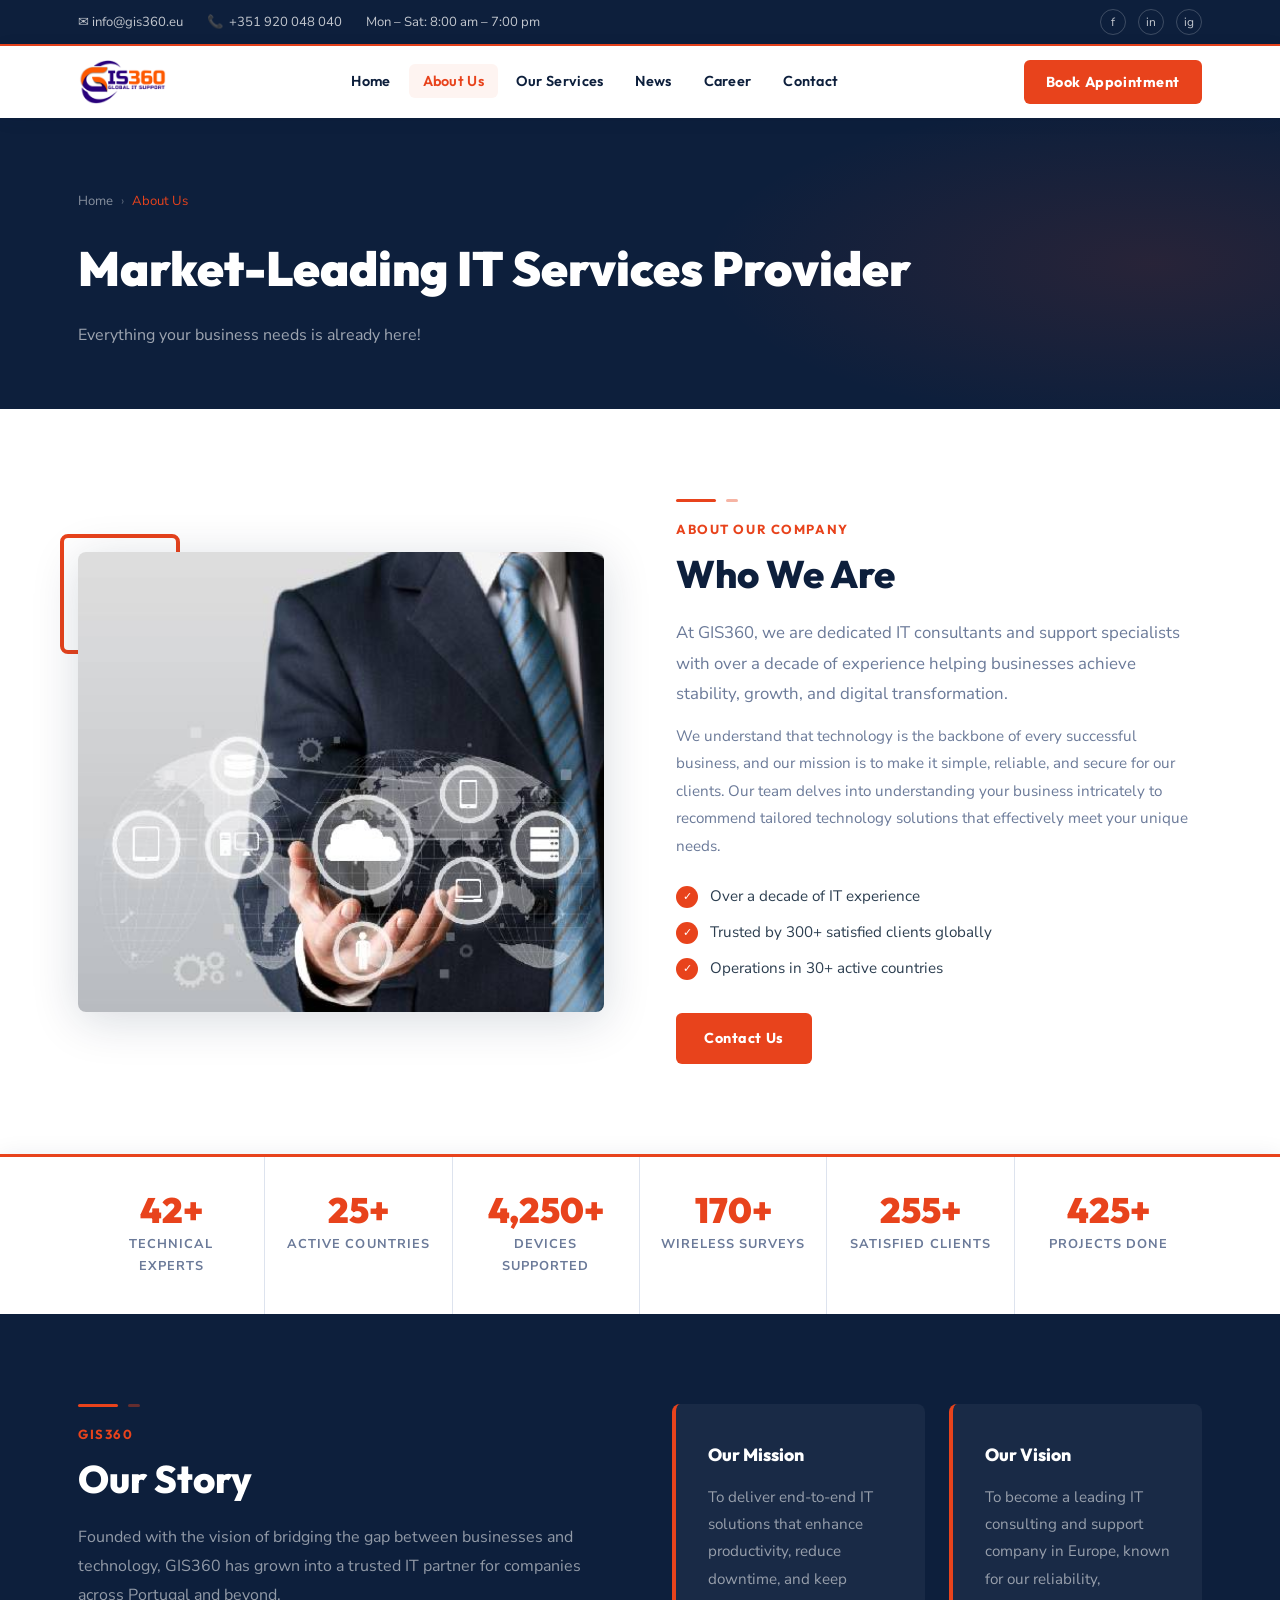
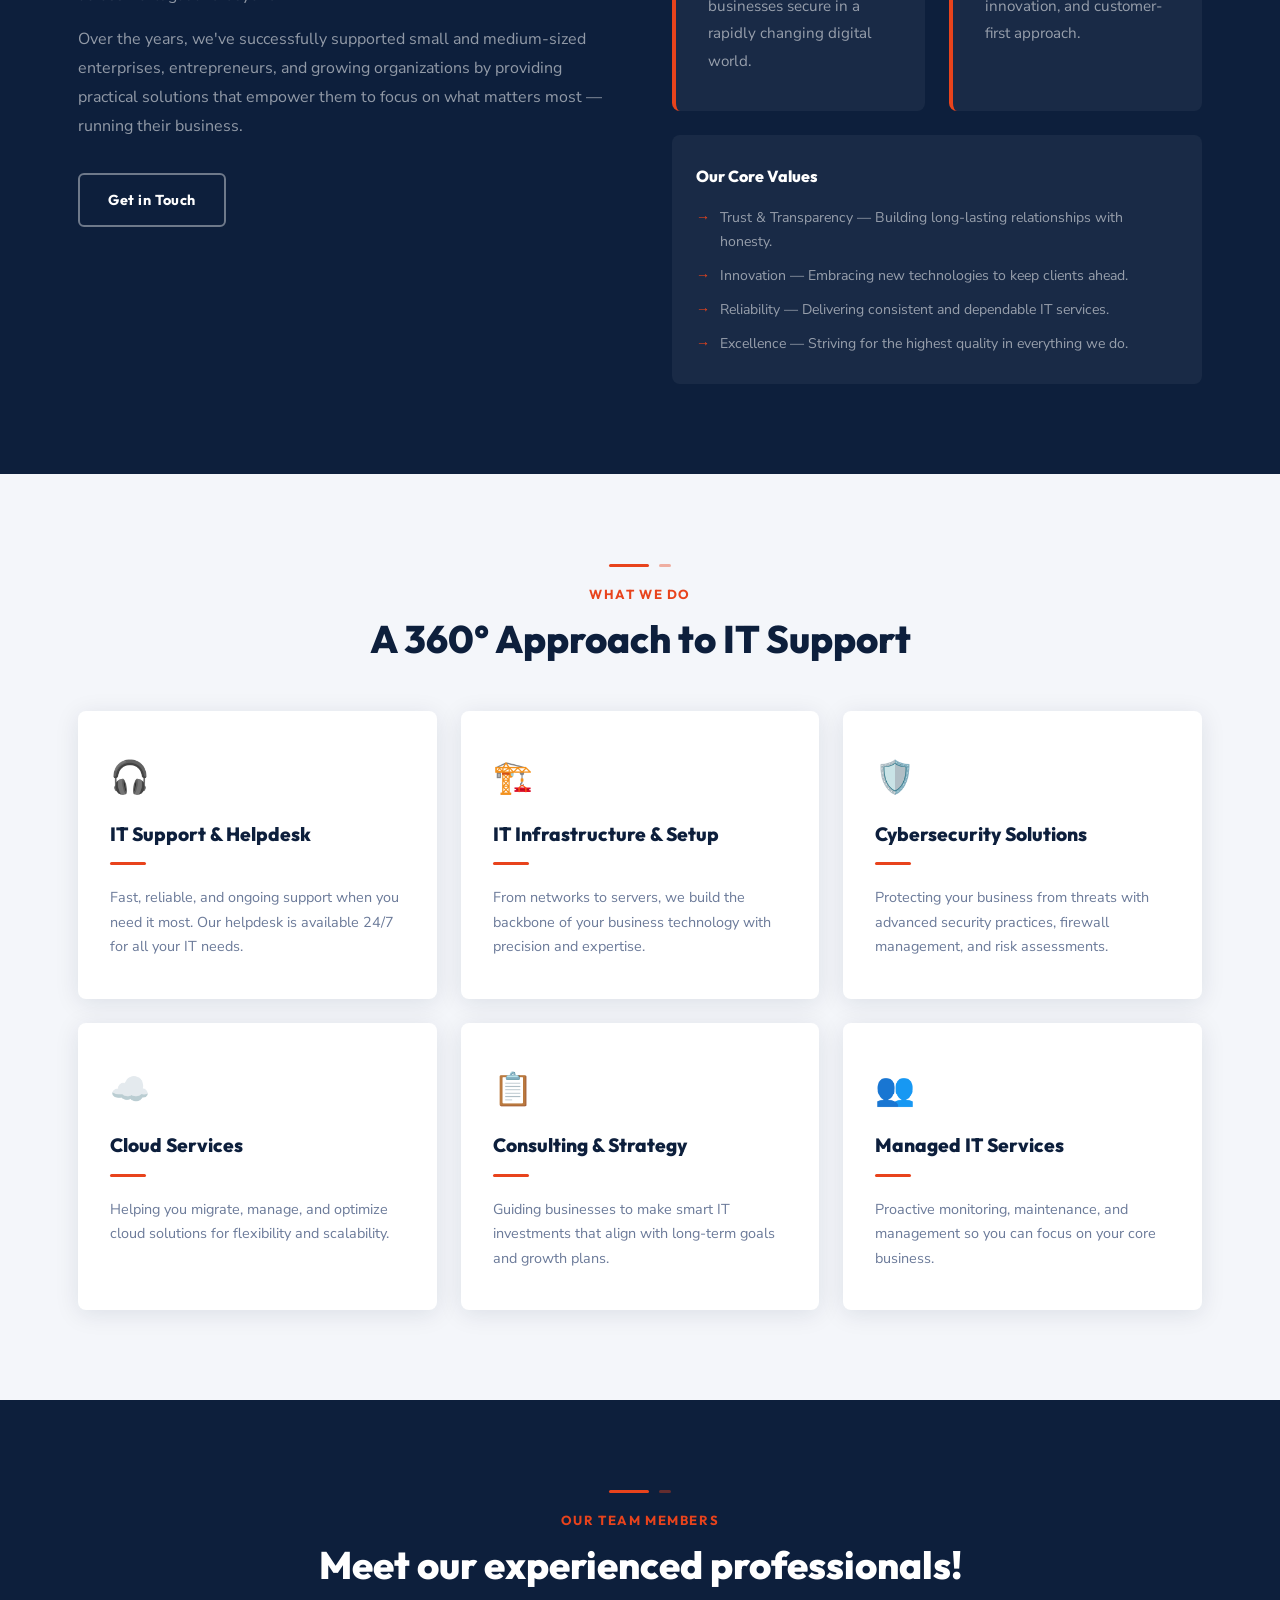
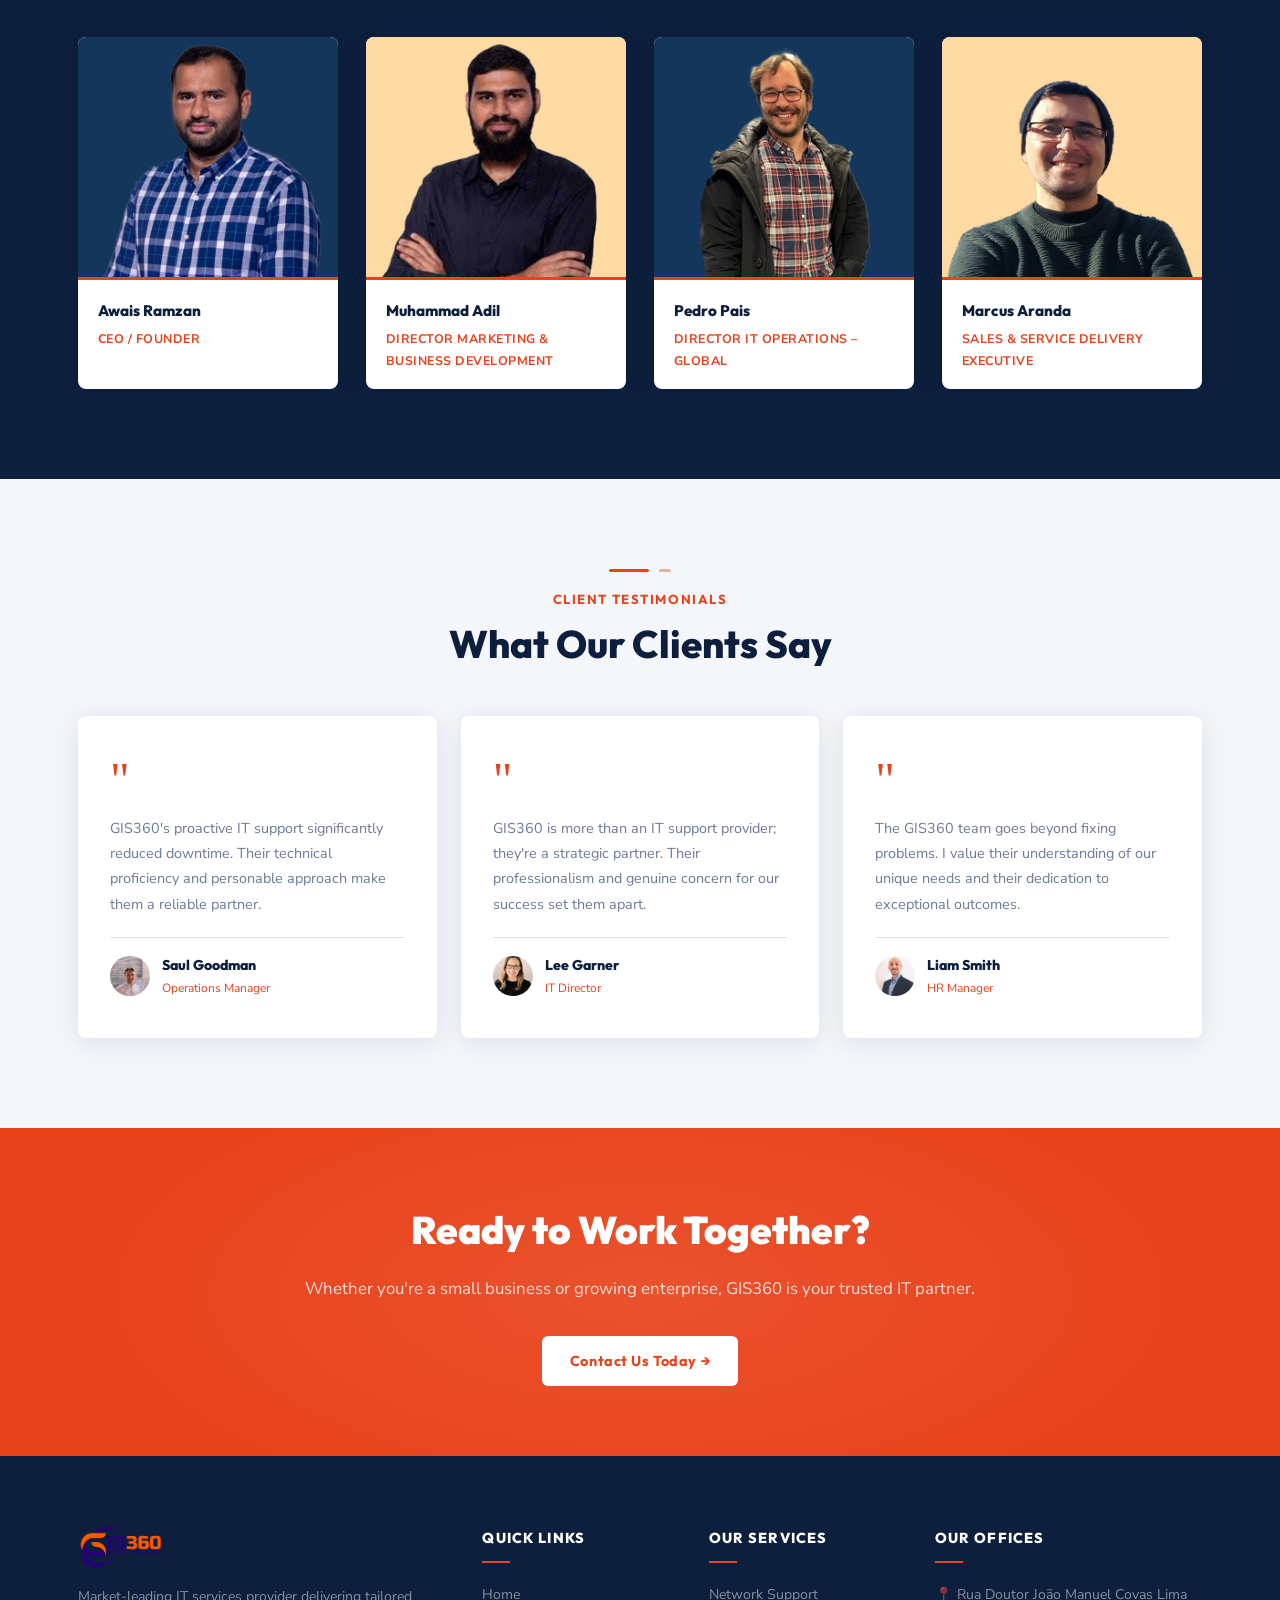
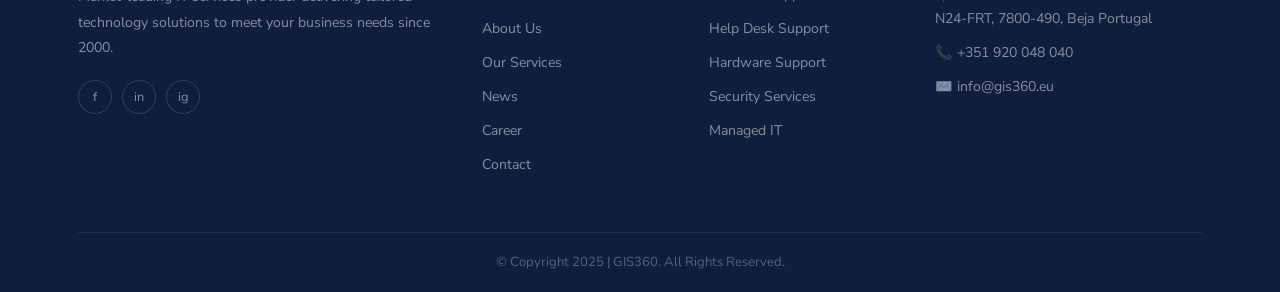
==== commit 07b055c7: "Add local images folder and update all HTML to use local image paths" ====
--- a/about.html
+++ b/about.html
@@ -5,7 +5,7 @@
   <meta name="viewport" content="width=device-width, initial-scale=1.0" />
   <title>About Us – GIS360</title>
   <meta name="description" content="At GIS360, we are dedicated IT consultants and support specialists helping businesses achieve stability, growth, and digital transformation." />
-  <link rel="icon" href="https://gis360.eu/wp-content/uploads/2023/12/360gislogo.png" />
+  <link rel="icon" href="assets/images/360gislogo.png" />
   <link rel="stylesheet" href="assets/css/style.css" />
 </head>
 <body>
@@ -29,7 +29,7 @@
 
 <nav class="navbar">
   <div class="container navbar-inner">
-    <a class="navbar-logo" href="index.html"><img src="https://gis360.eu/wp-content/uploads/2023/12/360gislogo.png" alt="GIS360" /></a>
+    <a class="navbar-logo" href="index.html"><img src="assets/images/360gislogo.png" alt="GIS360" /></a>
     <ul class="navbar-nav">
       <li><a href="index.html">Home</a></li>
       <li><a href="about.html" class="active">About Us</a></li>
@@ -65,7 +65,7 @@
     <div class="about-grid">
       <div class="about-image fade-up">
         <div class="about-image-accent"></div>
-        <img src="https://gis360.eu/wp-content/uploads/2023/12/about.jpg" alt="About GIS360" />
+        <img src="assets/images/about.jpg" alt="About GIS360" />
       </div>
       <div class="about-content fade-up">
         <div class="section-divider"><span class="d-long"></span><span class="d-short"></span></div>
@@ -163,10 +163,10 @@
       <h2 class="section-title light fade-up">Meet our experienced professionals!</h2>
     </div>
     <div class="team-grid">
-      <div class="team-card fade-up"><img class="team-photo" src="https://gis360.eu/wp-content/uploads/2024/01/Untitled-1-1.jpg" alt="Awais Ramzan" /><div class="team-info"><h3>Awais Ramzan</h3><p>CEO / Founder</p></div></div>
-      <div class="team-card fade-up"><img class="team-photo" src="https://gis360.eu/wp-content/uploads/2024/01/Untitled-2.jpg" alt="Muhammad Adil" /><div class="team-info"><h3>Muhammad Adil</h3><p>Director Marketing &amp; Business Development</p></div></div>
-      <div class="team-card fade-up"><img class="team-photo" src="https://gis360.eu/wp-content/uploads/2024/01/Untitled-4.jpg" alt="Pedro Pais" /><div class="team-info"><h3>Pedro Pais</h3><p>Director IT Operations – Global</p></div></div>
-      <div class="team-card fade-up"><img class="team-photo" src="https://gis360.eu/wp-content/uploads/2024/01/Untitled-3.jpg" alt="Marcus Aranda" /><div class="team-info"><h3>Marcus Aranda</h3><p>Sales &amp; Service Delivery Executive</p></div></div>
+      <div class="team-card fade-up"><img class="team-photo" src="assets/images/Untitled-1-1.jpg" alt="Awais Ramzan" /><div class="team-info"><h3>Awais Ramzan</h3><p>CEO / Founder</p></div></div>
+      <div class="team-card fade-up"><img class="team-photo" src="assets/images/Untitled-2.jpg" alt="Muhammad Adil" /><div class="team-info"><h3>Muhammad Adil</h3><p>Director Marketing &amp; Business Development</p></div></div>
+      <div class="team-card fade-up"><img class="team-photo" src="assets/images/Untitled-4.jpg" alt="Pedro Pais" /><div class="team-info"><h3>Pedro Pais</h3><p>Director IT Operations – Global</p></div></div>
+      <div class="team-card fade-up"><img class="team-photo" src="assets/images/Untitled-3.jpg" alt="Marcus Aranda" /><div class="team-info"><h3>Marcus Aranda</h3><p>Sales &amp; Service Delivery Executive</p></div></div>
     </div>
   </div>
 </section>
@@ -184,7 +184,7 @@
         <div style="font-size:3rem;color:var(--orange);font-family:serif;line-height:1;margin-bottom:12px;">"</div>
         <p style="color:var(--muted);font-size:.9rem;line-height:1.75;margin-bottom:20px;">GIS360's proactive IT support significantly reduced downtime. Their technical proficiency and personable approach make them a reliable partner.</p>
         <div style="display:flex;align-items:center;gap:12px;border-top:1px solid var(--border);padding-top:16px;">
-          <img src="https://gis360.eu/wp-content/uploads/2023/12/4.jpg" alt="Saul Goodman" style="width:40px;height:40px;border-radius:50%;object-fit:cover;" />
+          <img src="assets/images/4.jpg" alt="Saul Goodman" style="width:40px;height:40px;border-radius:50%;object-fit:cover;" />
           <div><div style="font-family:var(--font-head);font-weight:800;font-size:.88rem;color:var(--navy);">Saul Goodman</div><div style="font-size:.75rem;color:var(--orange);">Operations Manager</div></div>
         </div>
       </div>
@@ -192,7 +192,7 @@
         <div style="font-size:3rem;color:var(--orange);font-family:serif;line-height:1;margin-bottom:12px;">"</div>
         <p style="color:var(--muted);font-size:.9rem;line-height:1.75;margin-bottom:20px;">GIS360 is more than an IT support provider; they're a strategic partner. Their professionalism and genuine concern for our success set them apart.</p>
         <div style="display:flex;align-items:center;gap:12px;border-top:1px solid var(--border);padding-top:16px;">
-          <img src="https://gis360.eu/wp-content/uploads/2023/12/1.jpg" alt="Lee Garner" style="width:40px;height:40px;border-radius:50%;object-fit:cover;" />
+          <img src="assets/images/1.jpg" alt="Lee Garner" style="width:40px;height:40px;border-radius:50%;object-fit:cover;" />
           <div><div style="font-family:var(--font-head);font-weight:800;font-size:.88rem;color:var(--navy);">Lee Garner</div><div style="font-size:.75rem;color:var(--orange);">IT Director</div></div>
         </div>
       </div>
@@ -200,7 +200,7 @@
         <div style="font-size:3rem;color:var(--orange);font-family:serif;line-height:1;margin-bottom:12px;">"</div>
         <p style="color:var(--muted);font-size:.9rem;line-height:1.75;margin-bottom:20px;">The GIS360 team goes beyond fixing problems. I value their understanding of our unique needs and their dedication to exceptional outcomes.</p>
         <div style="display:flex;align-items:center;gap:12px;border-top:1px solid var(--border);padding-top:16px;">
-          <img src="https://gis360.eu/wp-content/uploads/2023/12/1672914851716.jpg" alt="Liam Smith" style="width:40px;height:40px;border-radius:50%;object-fit:cover;" />
+          <img src="assets/images/1672914851716.jpg" alt="Liam Smith" style="width:40px;height:40px;border-radius:50%;object-fit:cover;" />
           <div><div style="font-family:var(--font-head);font-weight:800;font-size:.88rem;color:var(--navy);">Liam Smith</div><div style="font-size:.75rem;color:var(--orange);">HR Manager</div></div>
         </div>
       </div>
@@ -220,7 +220,7 @@
   <div class="container">
     <div class="footer-grid">
       <div class="footer-brand">
-        <a href="index.html"><img src="https://gis360.eu/wp-content/uploads/2023/12/360gislogo.png" alt="GIS360" /></a>
+        <a href="index.html"><img src="assets/images/360gislogo.png" alt="GIS360" /></a>
         <p>Market-leading IT services provider delivering tailored technology solutions to meet your business needs since 2000.</p>
         <div class="footer-socials"><a href="#" aria-label="Facebook">f</a><a href="#" aria-label="LinkedIn">in</a><a href="#" aria-label="Instagram">ig</a></div>
       </div>
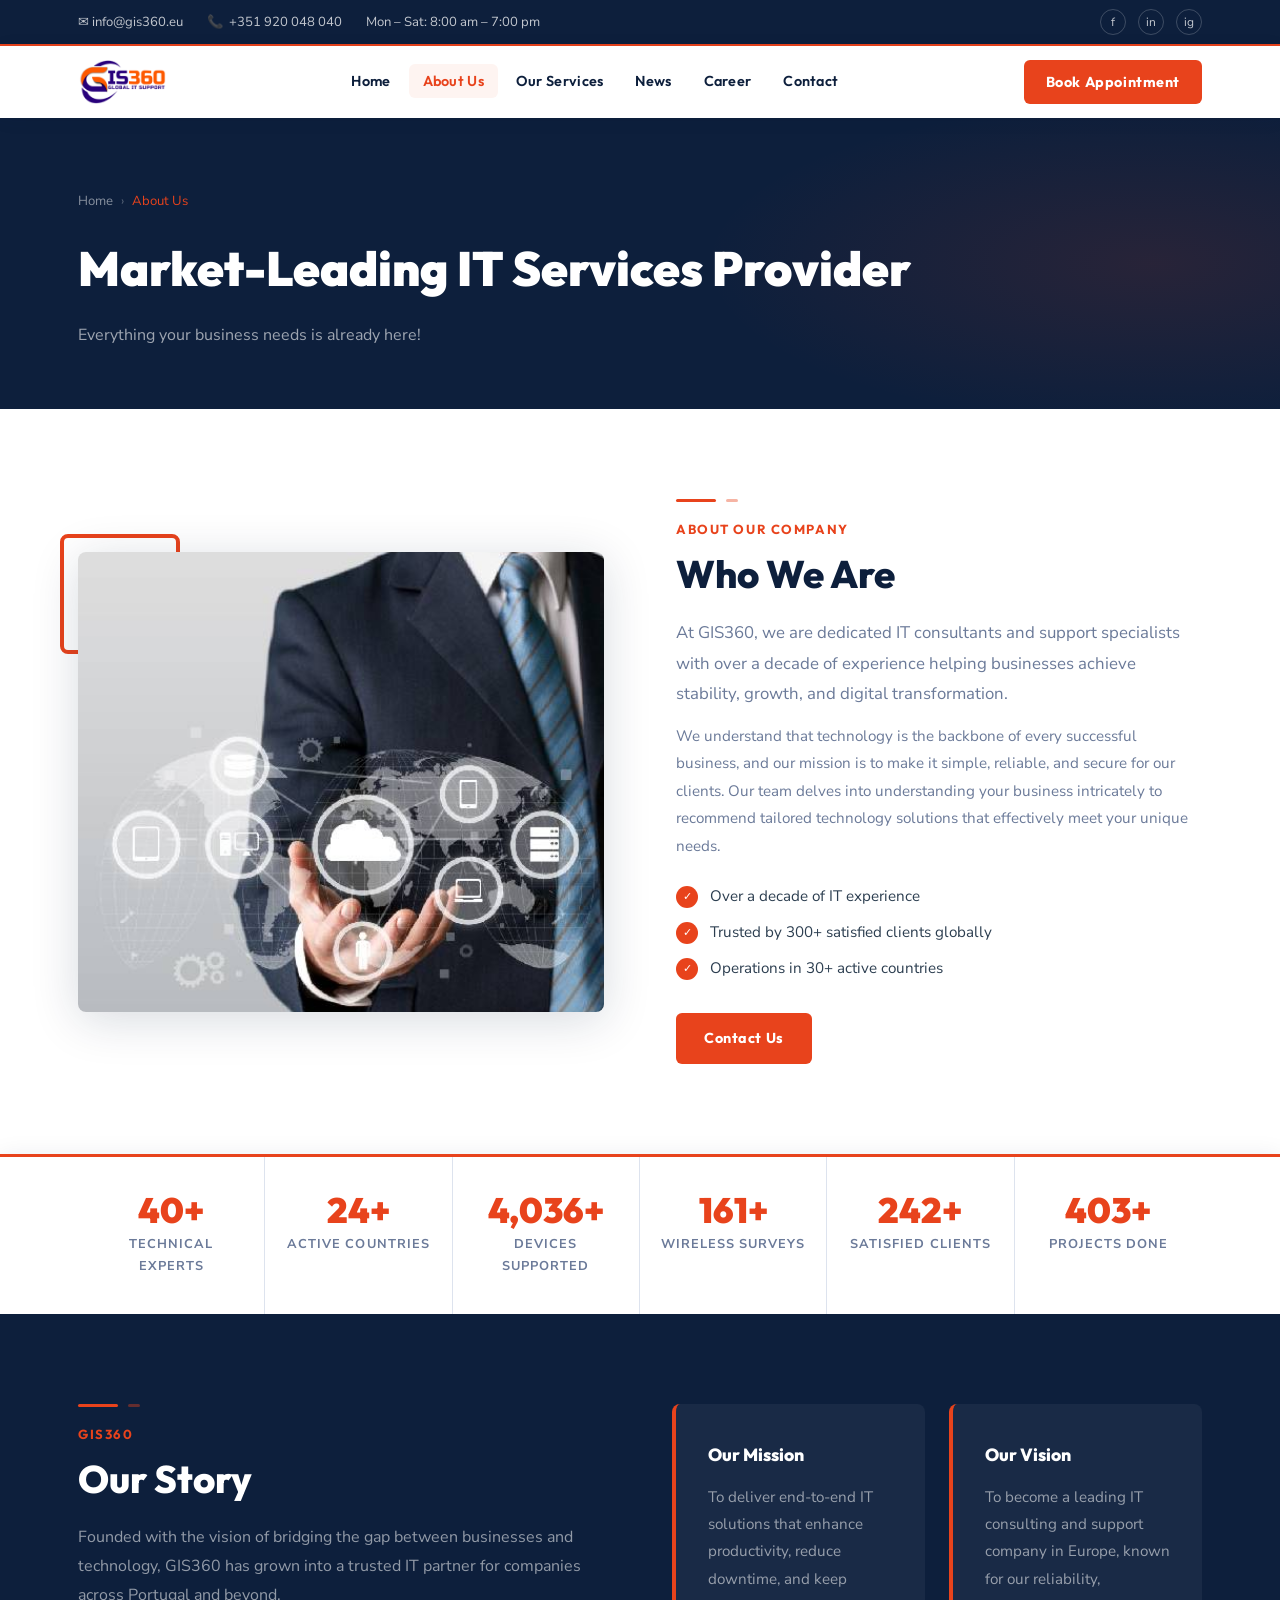
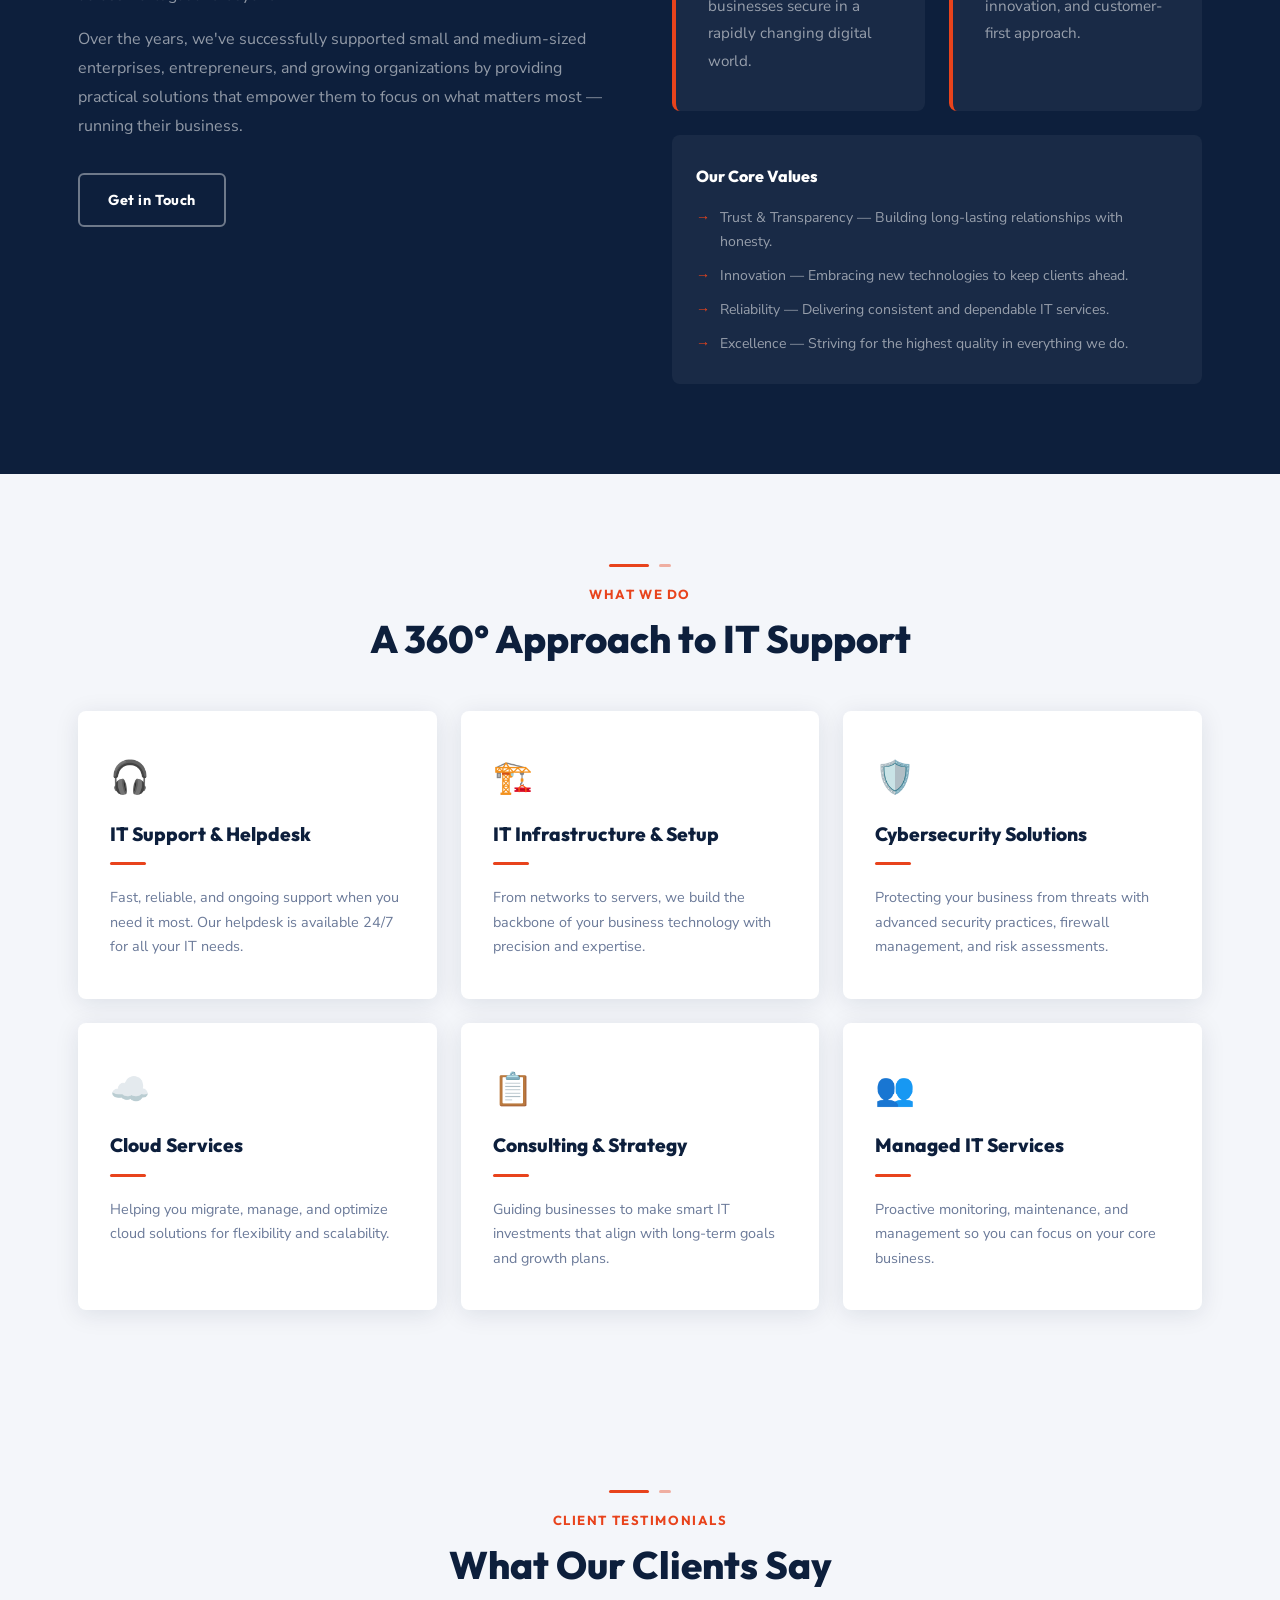
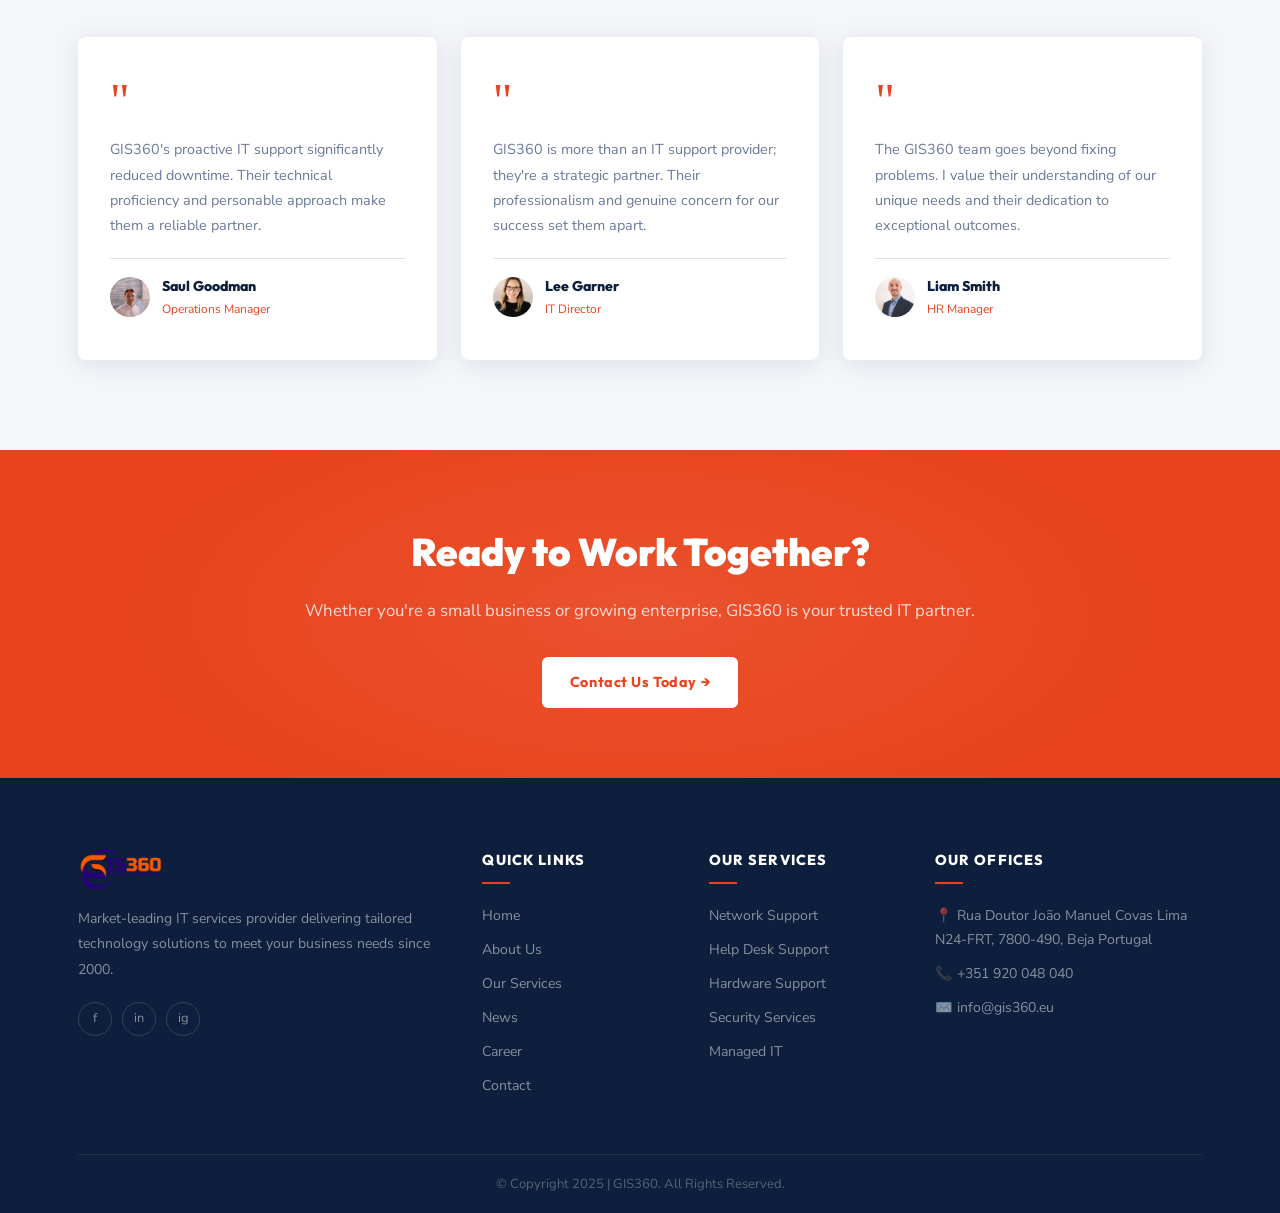
==== commit fc731fac: "Remove Our Team Members section and team photos" ====
--- a/about.html
+++ b/about.html
@@ -154,22 +154,7 @@
   </div>
 </section>
 
-<!-- TEAM -->
-<section class="section" style="background:var(--navy);">
-  <div class="container">
-    <div style="text-align:center;">
-      <div class="section-divider" style="justify-content:center;"><span class="d-long"></span><span class="d-short"></span></div>
-      <div class="eyebrow fade-up">Our Team Members</div>
-      <h2 class="section-title light fade-up">Meet our experienced professionals!</h2>
-    </div>
-    <div class="team-grid">
-      <div class="team-card fade-up"><img class="team-photo" src="assets/images/Untitled-1-1.jpg" alt="Awais Ramzan" /><div class="team-info"><h3>Awais Ramzan</h3><p>CEO / Founder</p></div></div>
-      <div class="team-card fade-up"><img class="team-photo" src="assets/images/Untitled-2.jpg" alt="Muhammad Adil" /><div class="team-info"><h3>Muhammad Adil</h3><p>Director Marketing &amp; Business Development</p></div></div>
-      <div class="team-card fade-up"><img class="team-photo" src="assets/images/Untitled-4.jpg" alt="Pedro Pais" /><div class="team-info"><h3>Pedro Pais</h3><p>Director IT Operations – Global</p></div></div>
-      <div class="team-card fade-up"><img class="team-photo" src="assets/images/Untitled-3.jpg" alt="Marcus Aranda" /><div class="team-info"><h3>Marcus Aranda</h3><p>Sales &amp; Service Delivery Executive</p></div></div>
-    </div>
-  </div>
-</section>
+
 
 <!-- TESTIMONIALS -->
 <section class="section" style="background:var(--light);">
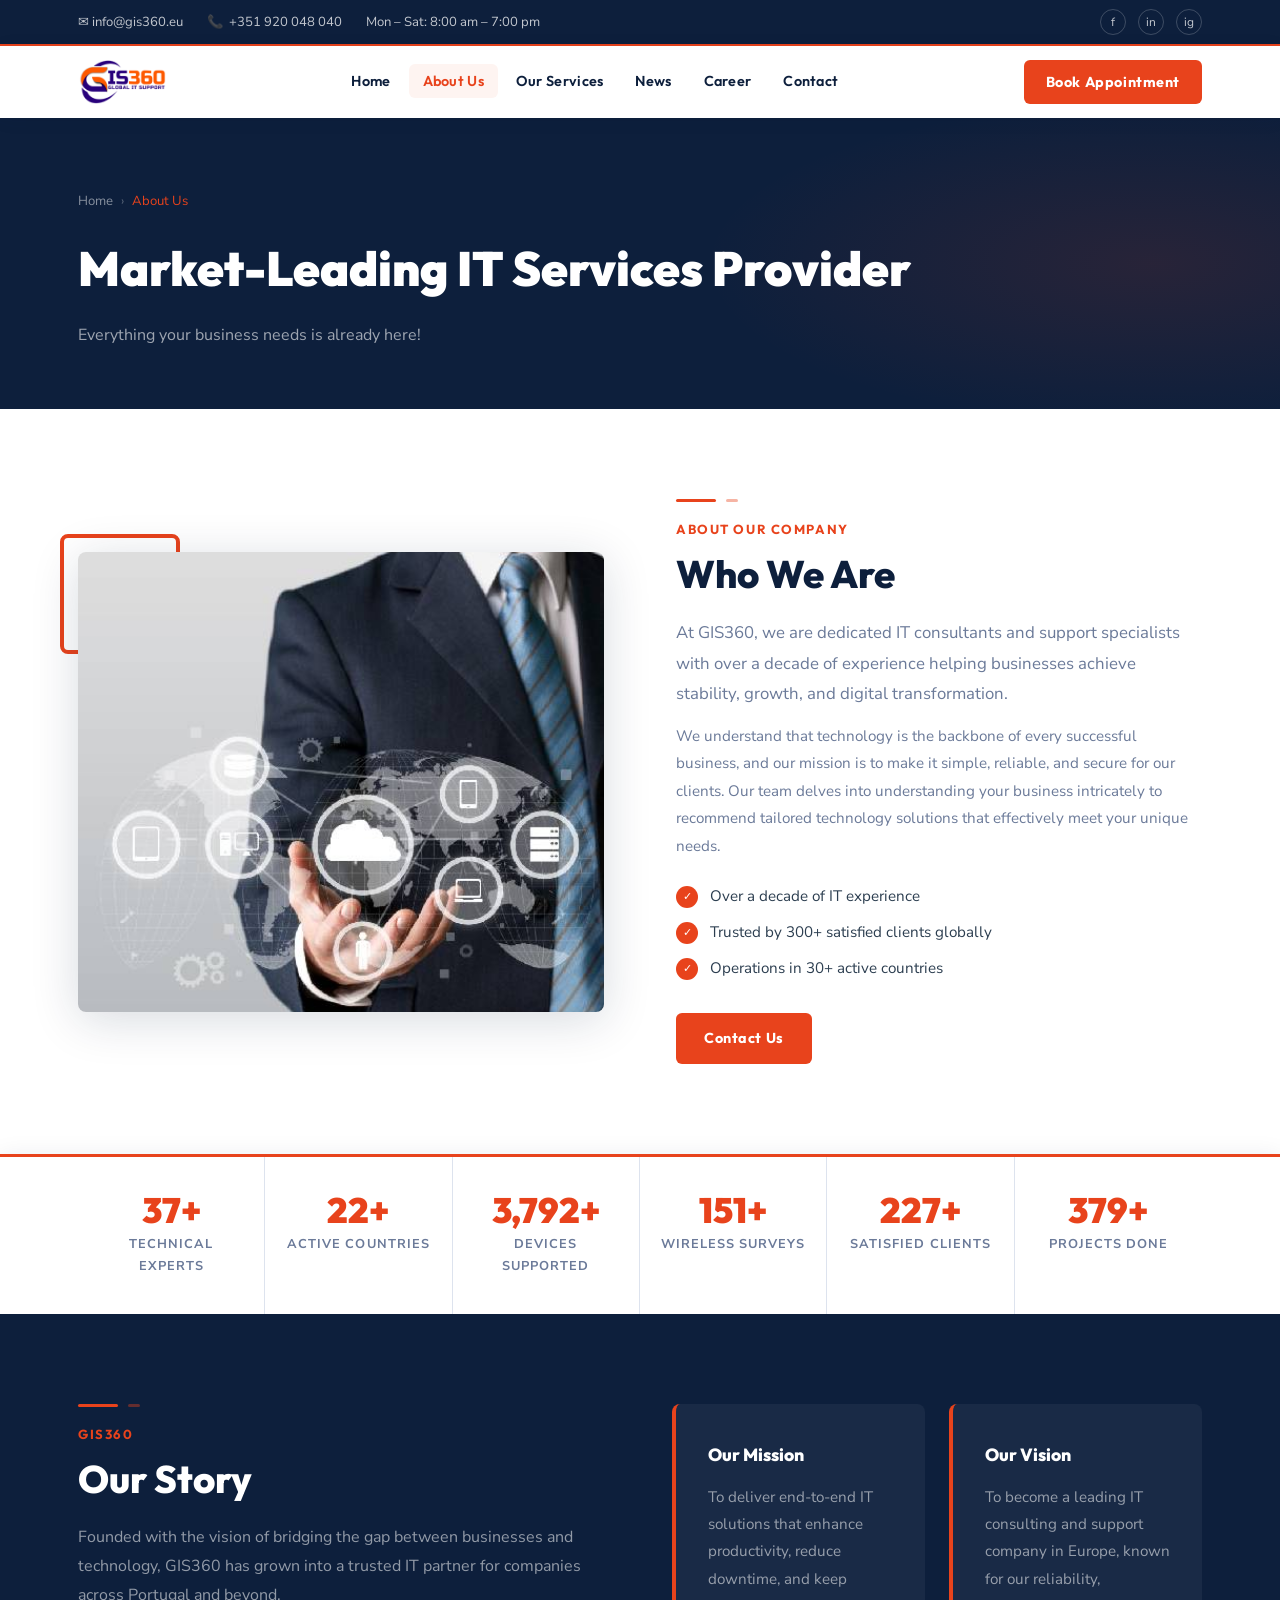
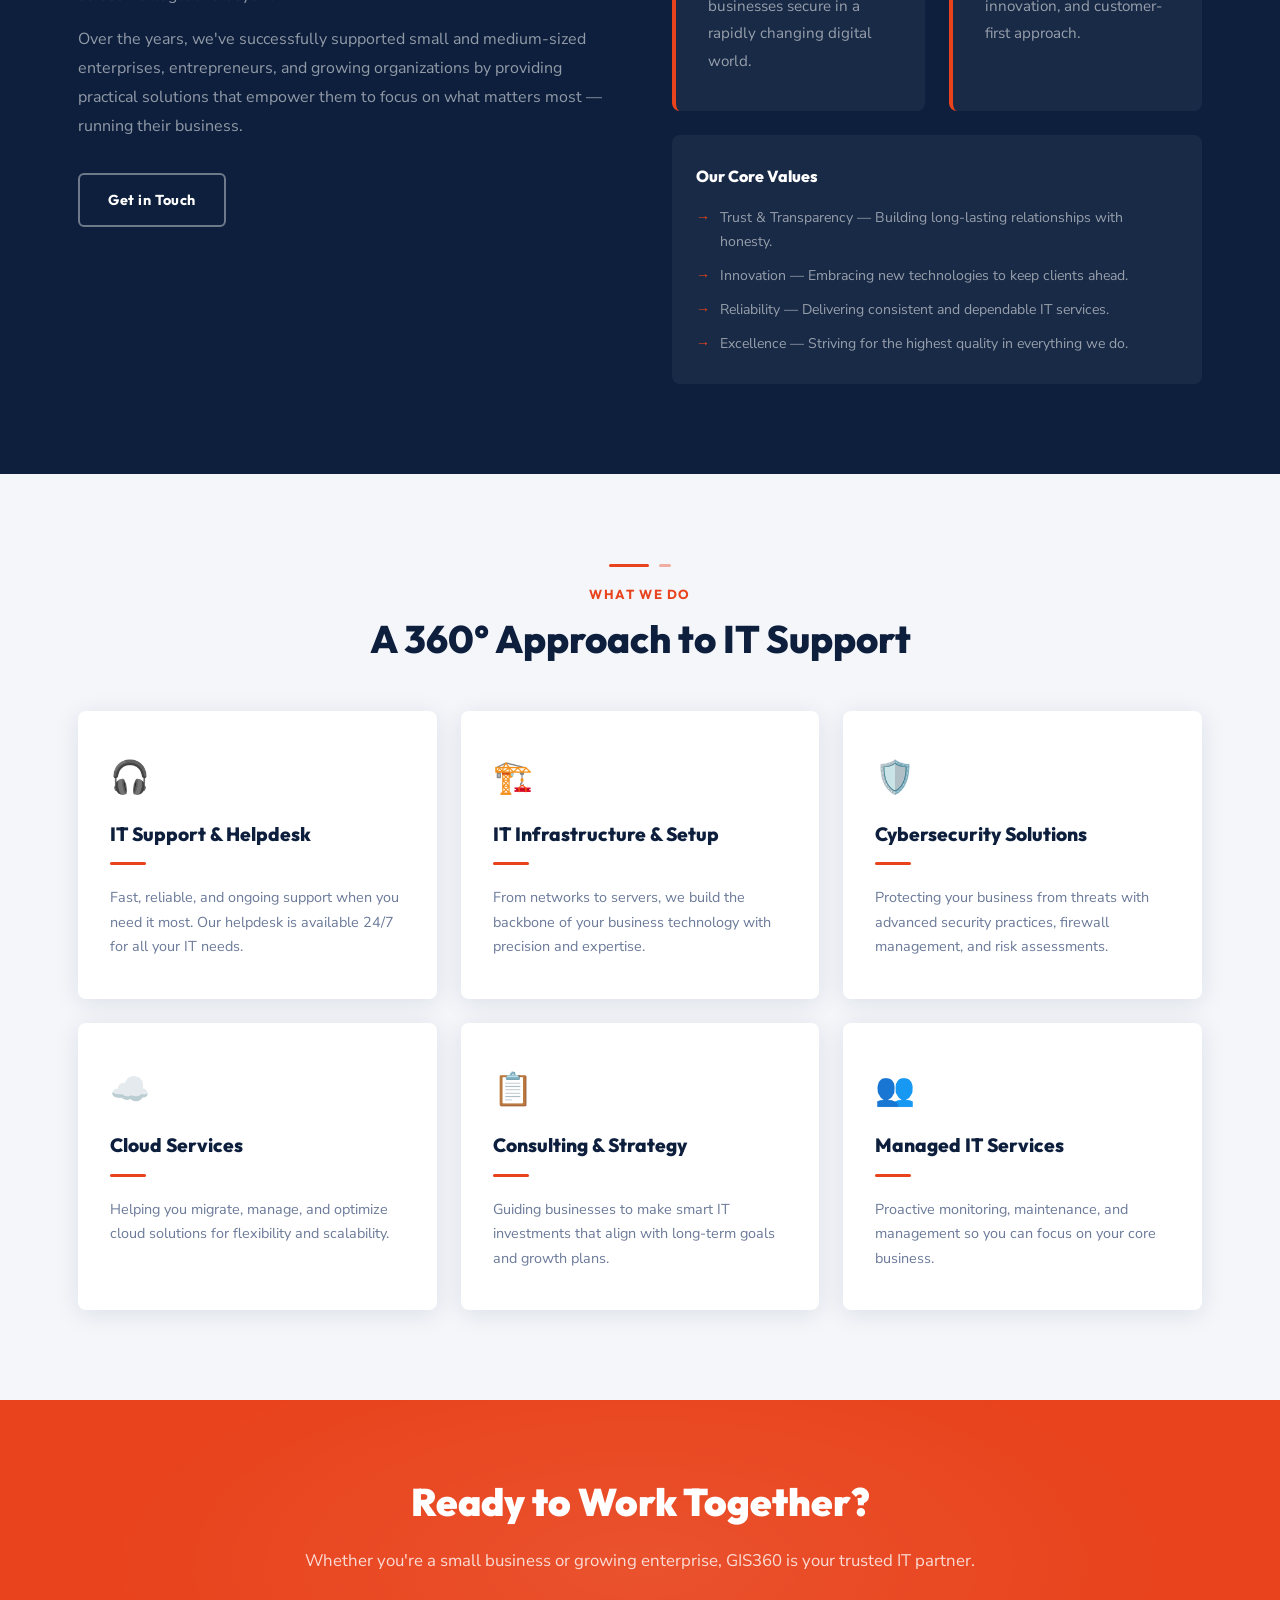
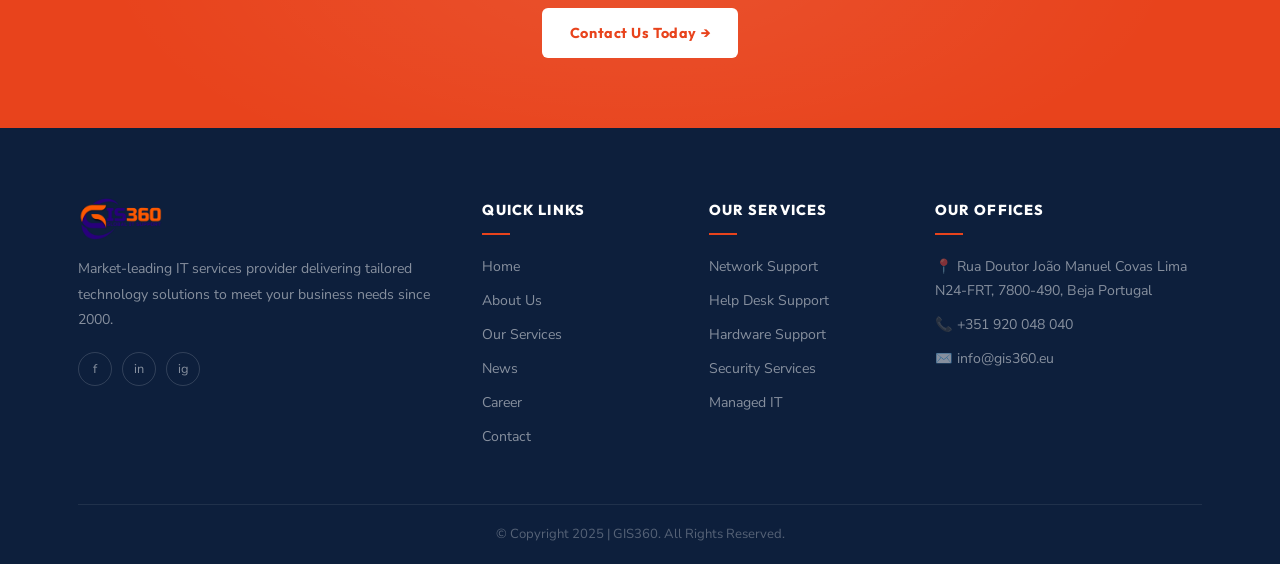
==== commit 0730cf07: "Remove Client Testimonials section from about page" ====
--- a/about.html
+++ b/about.html
@@ -157,41 +157,7 @@
 
 
 <!-- TESTIMONIALS -->
-<section class="section" style="background:var(--light);">
-  <div class="container">
-    <div style="text-align:center;margin-bottom:0;">
-      <div class="section-divider" style="justify-content:center;"><span class="d-long"></span><span class="d-short"></span></div>
-      <div class="eyebrow fade-up">Client Testimonials</div>
-      <h2 class="section-title fade-up">What Our Clients Say</h2>
-    </div>
-    <div style="display:grid;grid-template-columns:repeat(3,1fr);gap:24px;margin-top:48px;">
-      <div class="value-card fade-up" style="position:relative;">
-        <div style="font-size:3rem;color:var(--orange);font-family:serif;line-height:1;margin-bottom:12px;">"</div>
-        <p style="color:var(--muted);font-size:.9rem;line-height:1.75;margin-bottom:20px;">GIS360's proactive IT support significantly reduced downtime. Their technical proficiency and personable approach make them a reliable partner.</p>
-        <div style="display:flex;align-items:center;gap:12px;border-top:1px solid var(--border);padding-top:16px;">
-          <img src="assets/images/4.jpg" alt="Saul Goodman" style="width:40px;height:40px;border-radius:50%;object-fit:cover;" />
-          <div><div style="font-family:var(--font-head);font-weight:800;font-size:.88rem;color:var(--navy);">Saul Goodman</div><div style="font-size:.75rem;color:var(--orange);">Operations Manager</div></div>
-        </div>
-      </div>
-      <div class="value-card fade-up" style="position:relative;">
-        <div style="font-size:3rem;color:var(--orange);font-family:serif;line-height:1;margin-bottom:12px;">"</div>
-        <p style="color:var(--muted);font-size:.9rem;line-height:1.75;margin-bottom:20px;">GIS360 is more than an IT support provider; they're a strategic partner. Their professionalism and genuine concern for our success set them apart.</p>
-        <div style="display:flex;align-items:center;gap:12px;border-top:1px solid var(--border);padding-top:16px;">
-          <img src="assets/images/1.jpg" alt="Lee Garner" style="width:40px;height:40px;border-radius:50%;object-fit:cover;" />
-          <div><div style="font-family:var(--font-head);font-weight:800;font-size:.88rem;color:var(--navy);">Lee Garner</div><div style="font-size:.75rem;color:var(--orange);">IT Director</div></div>
-        </div>
-      </div>
-      <div class="value-card fade-up" style="position:relative;">
-        <div style="font-size:3rem;color:var(--orange);font-family:serif;line-height:1;margin-bottom:12px;">"</div>
-        <p style="color:var(--muted);font-size:.9rem;line-height:1.75;margin-bottom:20px;">The GIS360 team goes beyond fixing problems. I value their understanding of our unique needs and their dedication to exceptional outcomes.</p>
-        <div style="display:flex;align-items:center;gap:12px;border-top:1px solid var(--border);padding-top:16px;">
-          <img src="assets/images/1672914851716.jpg" alt="Liam Smith" style="width:40px;height:40px;border-radius:50%;object-fit:cover;" />
-          <div><div style="font-family:var(--font-head);font-weight:800;font-size:.88rem;color:var(--navy);">Liam Smith</div><div style="font-size:.75rem;color:var(--orange);">HR Manager</div></div>
-        </div>
-      </div>
-    </div>
-  </div>
-</section>
+
 
 <div class="cta-section">
   <div class="container">
